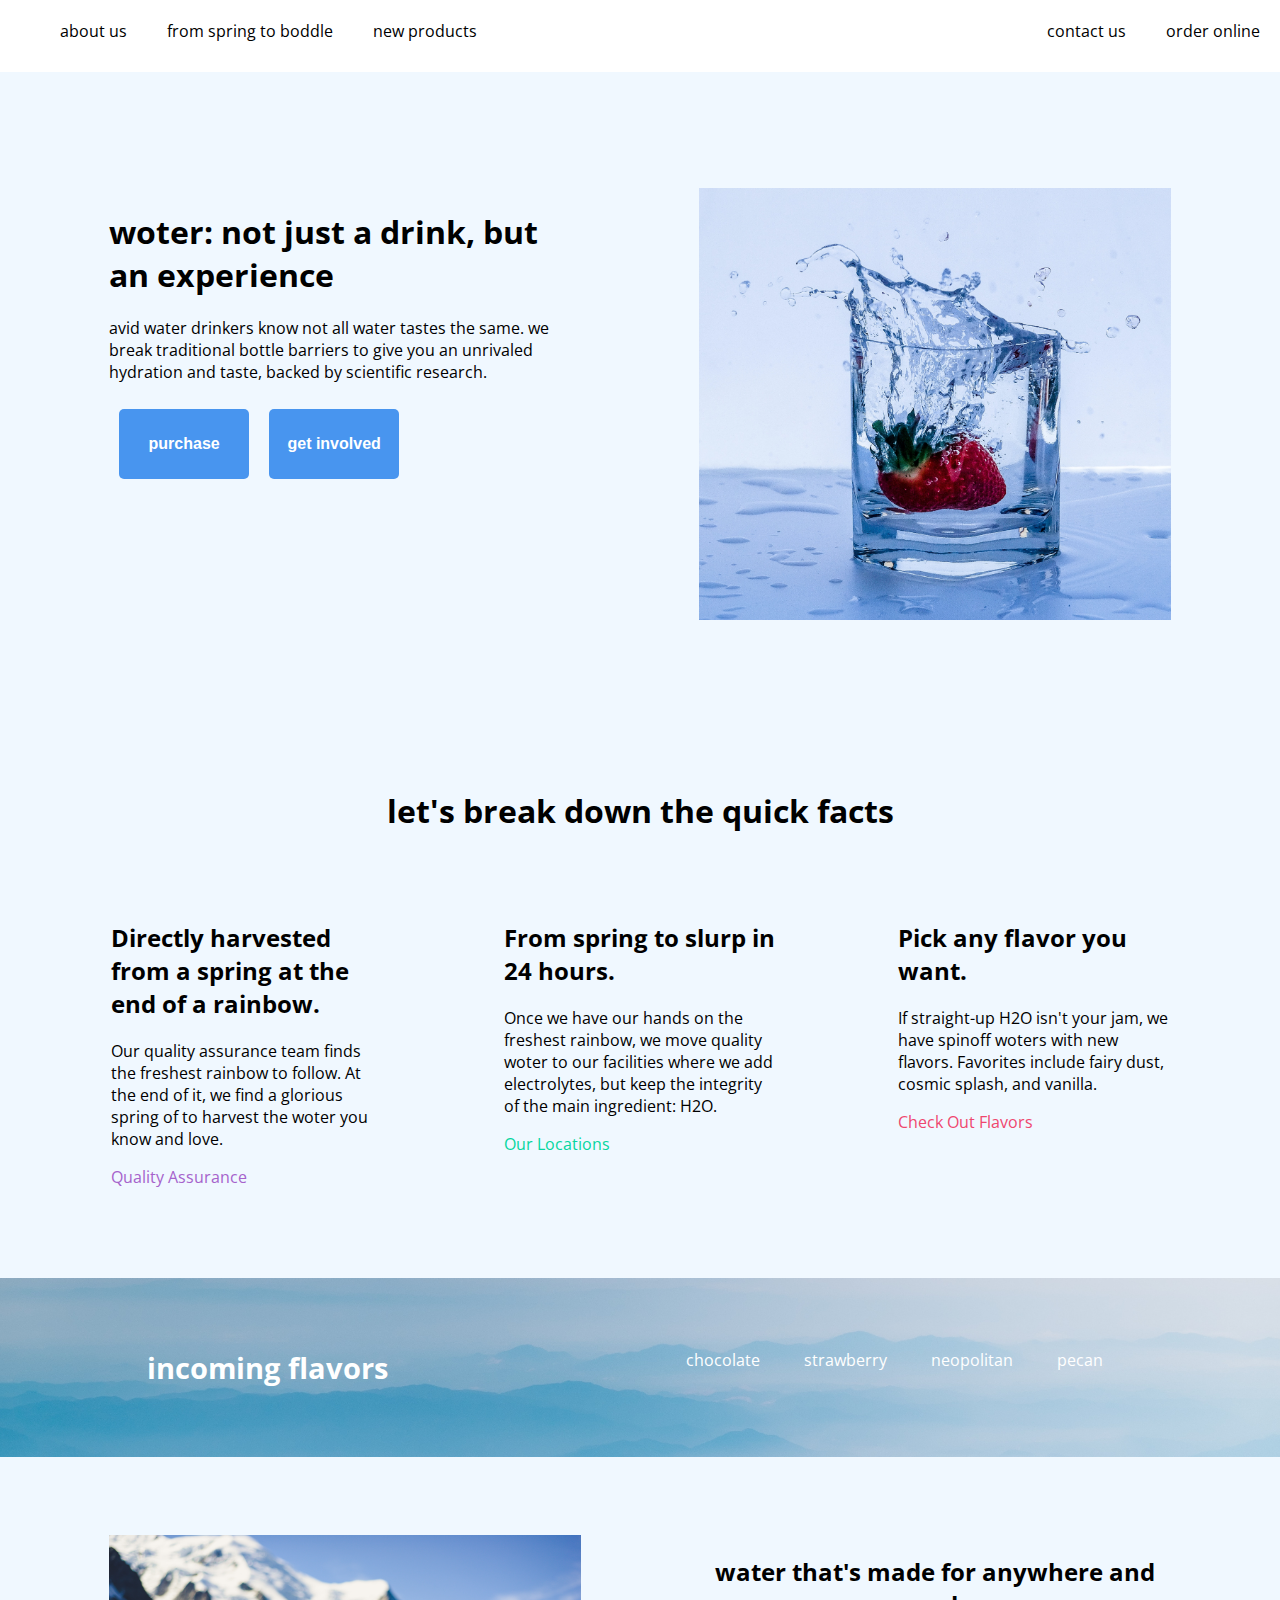
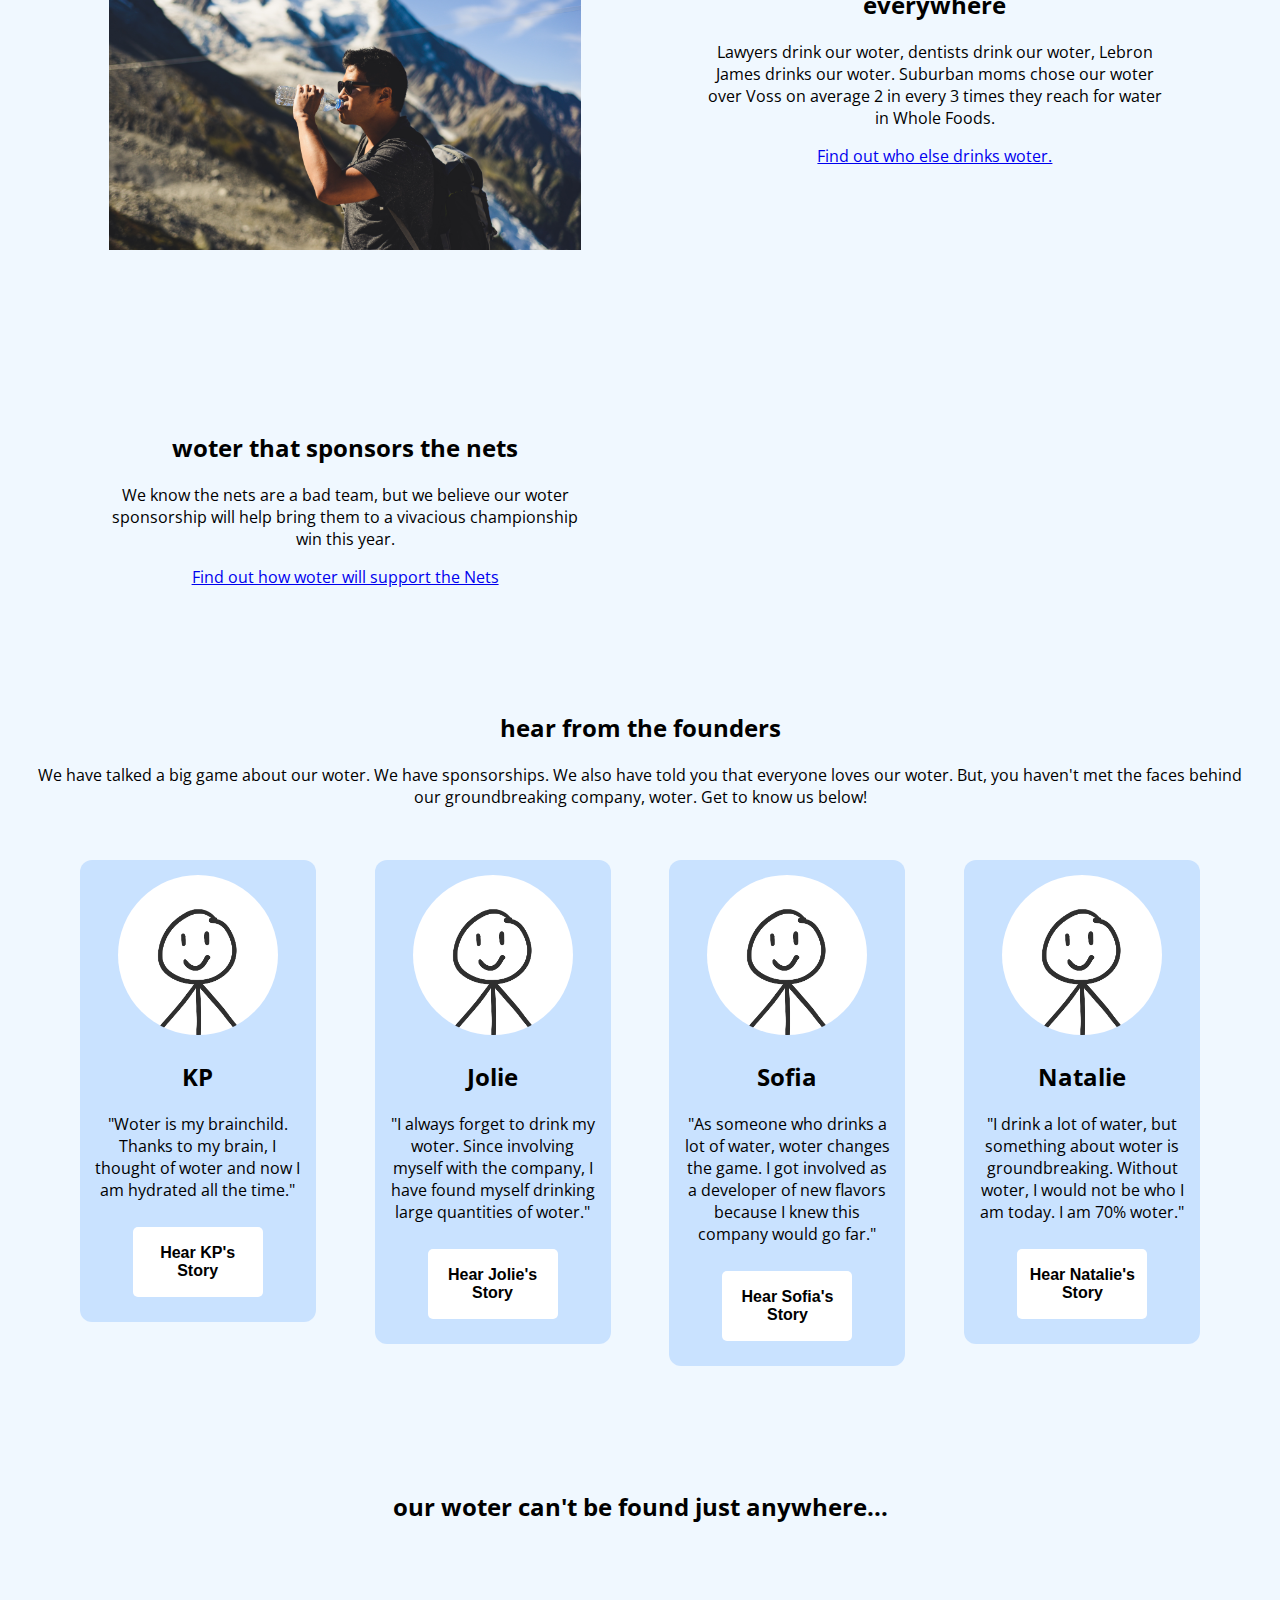
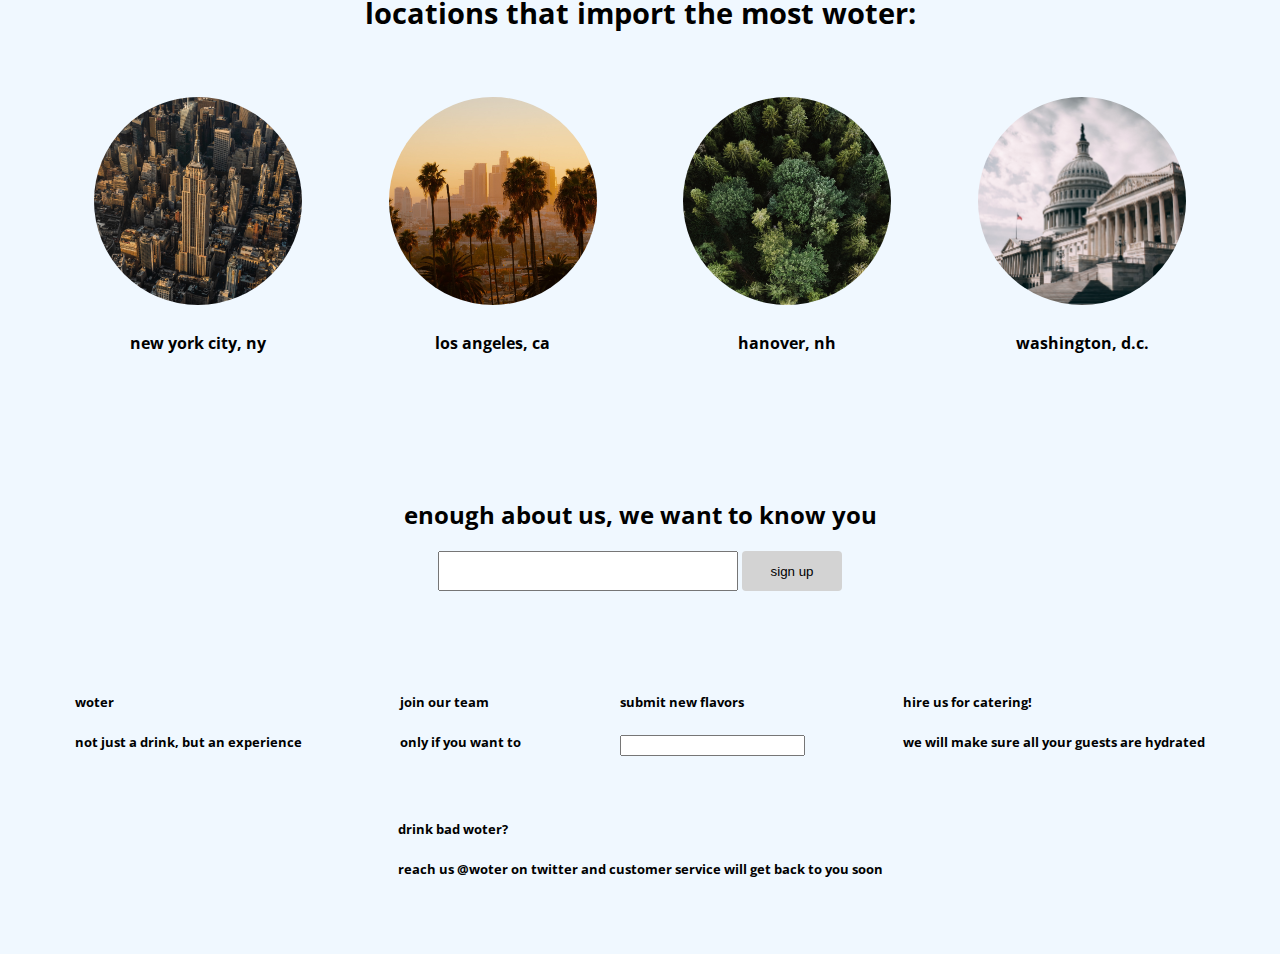
==== index.html @ 68491491 "start repository" ====
<!-- this is katherine's first draft of html -->
<!DOCTYPE html>
<html lang="en">
	<head>
		<meta name="viewport" content="width=device-width, initial-scale=1" />
		<meta charset="UTF-8" />
		<meta http-equiv="X-UA-Compatible" content="IE=edge" />
		<meta name="viewport" content="width=device-width, initial-scale=1.0" />
		<link rel="stylesheet" href="styles.css" />
		<!-- Here is the set up for FontAwesome -->
		<script
			src="https://kit.fontawesome.com/72348e10b0.js"
			crossorigin="anonymous"
		></script>
		<title>woter inc</title>
	</head>
	<body>
		<nav>
			<!-- This entire hamburger container is from the following link  -->
			<!-- https://unused-css.com/blog/css-only-hamburger-menu/ -->
			<!-- I modified the css for my purposes  -->
			<!-- I do not take credit for this structure AT ALL, IT IS DIRECTLY FROM THE ABOVE TUTORIAL BECAUSE I COULD NOT FIGURE IT OUT ON MY OWN -->
			<div class="hamburger-container">
				<input
					class="checkbox"
					type="checkbox"
					id="hamburger-toggle"
					aria-label="Toggle Navigation"
				/>
				<label class="hamburger" for="hamburger-toggle">
					<span class="slice"></span>
					<span class="slice"></span>
					<span class="slice"></span>
				</label>
				<div class="nav-stuff">
					<ul class="nav-list">
						<li>
							<a href="#" id="logo"
								><i class="fa-solid fa-faucet-drip fa-2xl"></i>
							</a>
						</li>
						<li id="nav-about"><a href="#">about us</a></li>
						<li id="nav-spring"><a href="#">from spring to boddle</a></li>
						<li id="nav-products"><a href="#">new products</a></li>
						<!-- used the following documentation to implement some buttons on the right -- this code distinguishes the buttons on the right with a new class -->
						<!-- https://www.w3schools.com/howto/howto_css_topnav_right.asp -->
						<li class="nav-right"><a href="#">order online</a></li>
						<li class="nav-right"><a href="#">contact us</a></li>
					</ul>
				</div>
			</div>
		</nav>

		<div class="section" id="landing">
			<ul class="columns">
				<li class="half-element">
					<h1>woter: not just a drink, but an experience</h1>
					<p>
						avid water drinkers know not all water tastes the same. we break
						traditional bottle barriers to give you an unrivaled hydration and
						taste, backed by scientific research.
					</p>
					<ul class="button-list">
						<!-- buttons side by side inspired by https://mixpanel.com/ -->
						<button class="blue-button">purchase</button>
						<button class="blue-button">get involved</button>
					</ul>
				</li>
				<li class="half-element">
					<img src="img/landing-water.jpg" alt="" />
				</li>
			</ul>
		</div>

		<div class="section" id="quick-facts">
			<h1>let's break down the quick facts</h1>
			<ul class="columns">
				<li class="fact">
					<i class="fa-solid fa-rainbow fa-bounce fa-2xl purple"></i>
					<h2>Directly harvested from a spring at the end of a rainbow.</h2>
					<p>
						Our quality assurance team finds the freshest rainbow to follow. At
						the end of it, we find a glorious spring of to harvest the woter you
						know and love.
					</p>
					<a href="#" class="purple hover-underline">Quality Assurance</a>
				</li>
				<li class="fact">
					<i class="fa-solid fa-glass-water fa-flip fa-2xl green"></i>
					<h2>From spring to slurp in 24 hours.</h2>
					<p>
						Once we have our hands on the freshest rainbow, we move quality
						woter to our facilities where we add electrolytes, but keep the
						integrity of the main ingredient: H2O.
					</p>
					<a href="#" class="green hover-underline">Our Locations</a>
				</li>
				<li class="fact">
					<i class="fa-solid fa-heart fa-beat fa-2xl pink"></i>
					<h2>Pick any flavor you want.</h2>
					<p>
						If straight-up H2O isn't your jam, we have spinoff woters with new
						flavors. Favorites include fairy dust, cosmic splash, and vanilla.
					</p>
					<a href="#" class="pink hover-underline">Check Out Flavors</a>
				</li>
			</ul>
		</div>

		<div class="section" id="flavors">
			<ul class="columns">
				<li><h3>incoming flavors</h3></li>
				<li>
					<ul id="flavor-sublist">
						<li>chocolate</li>
						<li>strawberry</li>
						<li>neopolitan</li>
						<li>pecan</li>
					</ul>
				</li>
			</ul>
		</div>

		<div class="section" class="sub-section">
			<ul class="columns">
				<li class="half-element">
					<img src="img/hiker-water.jpg" alt="" />
				</li>
				<li class="half-element">
					<h2>water that's made for anywhere and everywhere</h2>
					<p>
						Lawyers drink our woter, dentists drink our woter, Lebron James
						drinks our woter. Suburban moms chose our woter over Voss on average
						2 in every 3 times they reach for water in Whole Foods.
					</p>
					<a href="#">Find out who else drinks woter.</a>
				</li>
			</ul>
		</div>

		<div class="section" class="sub-section">
			<ul class="columns">
				<li class="half-element">
					<h2>woter that sponsors the nets</h2>
					<p>
						We know the nets are a bad team, but we believe our woter
						sponsorship will help bring them to a vivacious championship win
						this year.
					</p>
					<a href="#">Find out how woter will support the Nets </a>
				</li>
				<li class="half-element">
					<img src="img/nets-water.jpg" alt="" />
				</li>
			</ul>
		</div>

		<div class="section" id="people-who-care">
			<h2>hear from the founders</h2>
			<p>
				We have talked a big game about our woter. We have sponsorships. We also
				have told you that everyone loves our woter. But, you haven't met the
				faces behind our groundbreaking company, woter. Get to know us below!
			</p>
			<ul class="columns">
				<li class="person">
					<img src="img/person.jpg" alt="" />
					<h2>KP</h2>
					<p>
						"Woter is my brainchild. Thanks to my brain, I thought of woter and
						now I am hydrated all the time."
					</p>
					<button class="bios">Hear KP's Story</button>
				</li>
				<li class="person">
					<img src="img/person.jpg" alt="" />
					<h2>Jolie</h2>
					<p>
						"I always forget to drink my woter. Since involving myself with the
						company, I have found myself drinking large quantities of woter."
					</p>
					<button class="bios">Hear Jolie's Story</button>
				</li>
				<li class="person">
					<img src="img/person.jpg" alt="" />
					<h2>Sofia</h2>
					<p>
						"As someone who drinks a lot of water, woter changes the game. I got
						involved as a developer of new flavors because I knew this company
						would go far."
					</p>
					<button class="bios">Hear Sofia's Story</button>
				</li>
				<li class="person">
					<img src="img/person.jpg" alt="" />
					<h2>Natalie</h2>
					<p>
						"I drink a lot of water, but something about woter is
						groundbreaking. Without woter, I would not be who I am today. I am
						70% woter."
					</p>
					<button class="bios">Hear Natalie's Story</button>
				</li>
			</ul>
		</div>

		<div class="section" id="science">
			<h2>our woter can't be found just anywhere...</h2>
			<img src="img/map-water.jpg" alt="" />
			<h3>locations that import the most woter:</h3>
			<ul class="columns">
				<li class="place">
					<img class="circle" src="img/places/nyc.jpg" alt="" />
					<h4>new york city, ny</h4>
				</li>
				<li class="place">
					<img class="circle" src="img/places/la.jpg" alt="" />
					<h4>los angeles, ca</h4>
				</li>
				<li class="place">
					<img class="circle" src="img/places/hanover.jpg" alt="" />
					<h4>hanover, nh</h4>
				</li>
				<li class="place">
					<img class="circle" src="img/places/washdc.jpg" alt="" />
					<h4>washington, d.c.</h4>
				</li>
			</ul>
		</div>

		<div class="section" id="sign-up">
			<h2>enough about us, we want to know you</h2>
			<input type="email" />
			<!-- https://www.w3schools.com/tags/tag_input.asp :: used this to add the 'value' to the submit button-->
			<input class="blue-button" type="submit" value="sign up" />
		</div>
		<footer>
			<ul class="columns">
				<li id="logo">
					<h5>woter</h5>
					<h5>not just a drink, but an experience</h5>
				</li>
				<li>
					<h5>join our team</h5>
					<h5>only if you want to</h5>
				</li>
				<li>
					<h5>submit new flavors</h5>
					<input type="text" />
				</li>
				<li>
					<h5>hire us for catering!</h5>
					<h5>we will make sure all your guests are hydrated</h5>
				</li>
				<li>
					<h5>drink bad woter?</h5>
					<h5>
						reach us @woter on twitter and customer service will get back to you
						soon
					</h5>
				</li>
			</ul>
		</footer>
	</body>
</html>
---- styles.css ----
/* doing imports in css to keep all the styling away from the html */
@import url("https://fonts.googleapis.com/css2?family=Open+Sans:wght@300&display=swap");

/* from class */
html {
	box-sizing: border-box;
	font-size: 16px;
}

*,
*:before,
*:after {
	box-sizing: inherit;
}

/* body and text */
body {
	font-family: "Open Sans", sans-serif;
	margin: 0;
	background-color: aliceblue;
}

h1 {
	font-weight: bold;
	font-size: 2rem;
}

h2 {
	font-size: 1.5rem;
}

h3 {
	font-size: 1.8rem;
}

/* basic columns and sections */

/* boilerplate code from https://brunchlabs.slides.com/timtregubov/cs52-css?token=pW34poG0#/9/1 */
/* aligns objects in a row -- a set of columns, with ample space around them  */
.columns {
	display: flex;
	justify-content: space-around;
	align-items: flex-start;
	flex-direction: row;
	list-style-type: none;
	padding: 2%;
	flex-wrap: wrap;
}

.columns > li {
	margin: 1%;
}

li > img {
	width: 100%;
}

.sub-section > ul > li {
	text-align: left;
}

.half-element {
	width: 40%;
}

.section {
	width: 100%;
	text-align: center;
	padding: 2%;
}

/* moving onto the nav bar */
#logo:hover {
	color: #4895ef;
}

/* elements from the following tutorial */
/* https://unused-css.com/blog/css-only-hamburger-menu/ */
.hamburger-container {
	width: 100%;
	height: 8vh;
	background-color: white;
	padding: 0;
}

.hamburger-container > input,
.hamburger {
	visibility: hidden;
}

/* navigation bar */
/* modified code from here, but used display: flex instead for more ease of use */
/* https://www.w3schools.com/css/css_navbar.asp */
ul.nav-list {
	list-style-type: none;
	margin: 0;
	padding: 0;
	position: fixed;
	top: 0;
	width: 100%;
	background: rgb(255, 255, 255);
}

/* navigation bar */
/* modified code from here */
/* https://www.w3schools.com/css/css_navbar.asp */
ul.nav-list > li a {
	display: block;
	padding: 20px;
	float: left;
	text-decoration: none;
	color: black;
	transition-duration: 0.15s;
	transition-timing-function: linear;
}

.nav-right {
	float: right;
}

.nav-right > a:hover {
	color: #4895ef;
}

#nav-about > a:hover {
	color: #a663cc;
}

#nav-spring > a:hover {
	color: #06d6a0;
}

#nav-products > a:hover {
	color: #ef476f;
}

#toggle {
	display: hidden;
}

.purple {
	color: #a663cc;
}

.green {
	color: #06d6a0;
}

.pink {
	color: #ef476f;
}

.hover-underline:hover {
	text-decoration: underline;
}

/* moving onto the first section, landing */
#landing {
	margin-top: 3%;
	margin-bottom: 3%;
	text-align: left;
}

.button-list {
	display: flex;
	justify-content: flex-start;
	align-items: center;
	flex-direction: row;
	list-style-type: none;
	padding: 0;
}

/* button stuff */

/* learned about border radius here: https://www.w3schools.com/css/css3_buttons.asp */
button {
	width: 130px;
	height: 70px;
	border-radius: 5px;
	background-color: #4895ef;
	color: white;
	border: none;
	font-weight: bold;
	font-size: 1rem;
	margin: 10px;
	transition-duration: 0.2s;
	transition-timing-function: linear;
}

/* I used the following forum to learn how to add a border to a button on hover -- I was having trouble */
/* https://stackoverflow.com/questions/66230712/change-button-border-on-hover */
button:hover {
	border-bottom: 5px solid #3875bb;
}

.bios {
	background-color: white;
	color: black;
}

.bios:hover {
	border-bottom: 3px solid rgb(174, 174, 174);
}

/* next section, quick facts */

.fact {
	width: 25%;
	/* background-color: rgb(255, 255, 255); */
	padding: 1%;
	text-align: left;
}

.fact > a {
	text-decoration: none;
}

/* next section, flavors */
#flavors {
	padding: 0.5%;
	background-image: url(img/signup.jpg);
	background-size: 100%;
	background-position: 50%;
}

#flavors li {
	color: white;
}

#flavors > ul.columns {
	padding: 0.5%;
}

#flavor-sublist {
	padding: 10px;
}

#flavor-sublist > li {
	display: inline-block;
	padding: 20px;
	align-items: center;
}

/* next section, people */

.person {
	width: 20%;
	padding: 15px;
	border-radius: 12px;
	background-color: #c9e2ff;
}

.person > img {
	width: 10em;
	border-radius: 50%;
}

/* next section, places */

.place {
	width: 20%;
}

.place > img {
	width: 13em;
}

.circle {
	border-radius: 50%;
}

#science > img {
	width: 70%;
}

/* used the following documentation to learn about how to style inputs: https://www.w3schools.com/css/css_form.asp */
input[type="email"] {
	height: 40px;
	width: 300px;
}

input[type="submit"] {
	width: 100px;
	height: 40px;
	background-color: lightgrey;
	color: black;
	border-radius: 4px;
	border: none;
}

input[type="submit"]:hover {
	background-color: #4895ef;
	color: white;
}

/* from course website */
@media (max-width: 640px) {
	/* centering all content on the website  */
	.section {
		justify-content: center;
	}

	ul.nav-list {
		display: flex;
		flex-direction: column;
		align-items: center;
	}

	/* The below code (HAMBURGER BAR SECTION) was created inspired by the tutorial below. I modified a few things as necessary to fit the aims of my website */
	/* HOWEVER, I definitely started with the code from this tutorial, I do not take credit */
	/* https://unused-css.com/blog/css-only-hamburger-menu/ */

	/* This is to make the hamburger menu visible when we change to mobile */
	.hamburger-container > input,
	.hamburger {
		visibility: visible;
	}

	/* styling the hamburger icon */
	.hamburger {
		z-index: 1;
		position: absolute;
		top: 1%;
		right: 0px;
		margin: 3%;
		width: 20px;
		height: 20px;
		display: flex;
		flex-direction: column;
		justify-content: space-around;
	}

	/* this is a 'slice' as used in the tutorial, modified to my liking */
	/* definitely used the css used as a reference point */
	.hamburger .slice {
		width: 100%;
		height: 4px;
		background: #4895ef;
	}

	/* checkbox moved to the top right corner where the hamburger is */
	/* modified boilerplate code */
	.hamburger-container .checkbox {
		opacity: 0;
		position: absolute;
		top: 0px;
		right: 0px;
	}

	/* this sets a starting location for the navigation stuff before we translate it over */
	/* THIS CODE IS WAS DIRECTLY TAKEN FROM https://unused-css.com/blog/css-only-hamburger-menu/ */
	/* IT WAS THEN MODIFIED TO MY LIKING */
	.nav-stuff {
		position: fixed;
		right: 0;
		top: 0;
		width: 100%;
		background: black;
		transform: translateX(+100%);
		transition: transform 0.3s linear;
	}

	/* if we click the check box, the menu moves over */
	/* from same tutorial */
	.hamburger-container .checkbox:checked ~ .nav-stuff {
		visibility: visible;
		transform: translateX(0%);
	}

	/* same stuff but for the links */
	/* from same tutorial */
	.hamburger-container .nav-stuff a {
		visibility: hidden;
		transition: visibility 0.3s linear;
	}

	/* from same tutorial */
	.hamburger-container .checkbox:checked ~ .nav-stuff a {
		visibility: visible;
	}

	/* make flex columns for mobile! */
	.columns {
		flex-direction: column;
		align-items: center;
	}

	/* this section modifies main structural elements that define my page */
	.half-element {
		width: 80%;
	}

	.fact {
		width: 80%;
	}

	.person {
		width: 100%;
	}

	.place {
		width: 90%;
	}
}
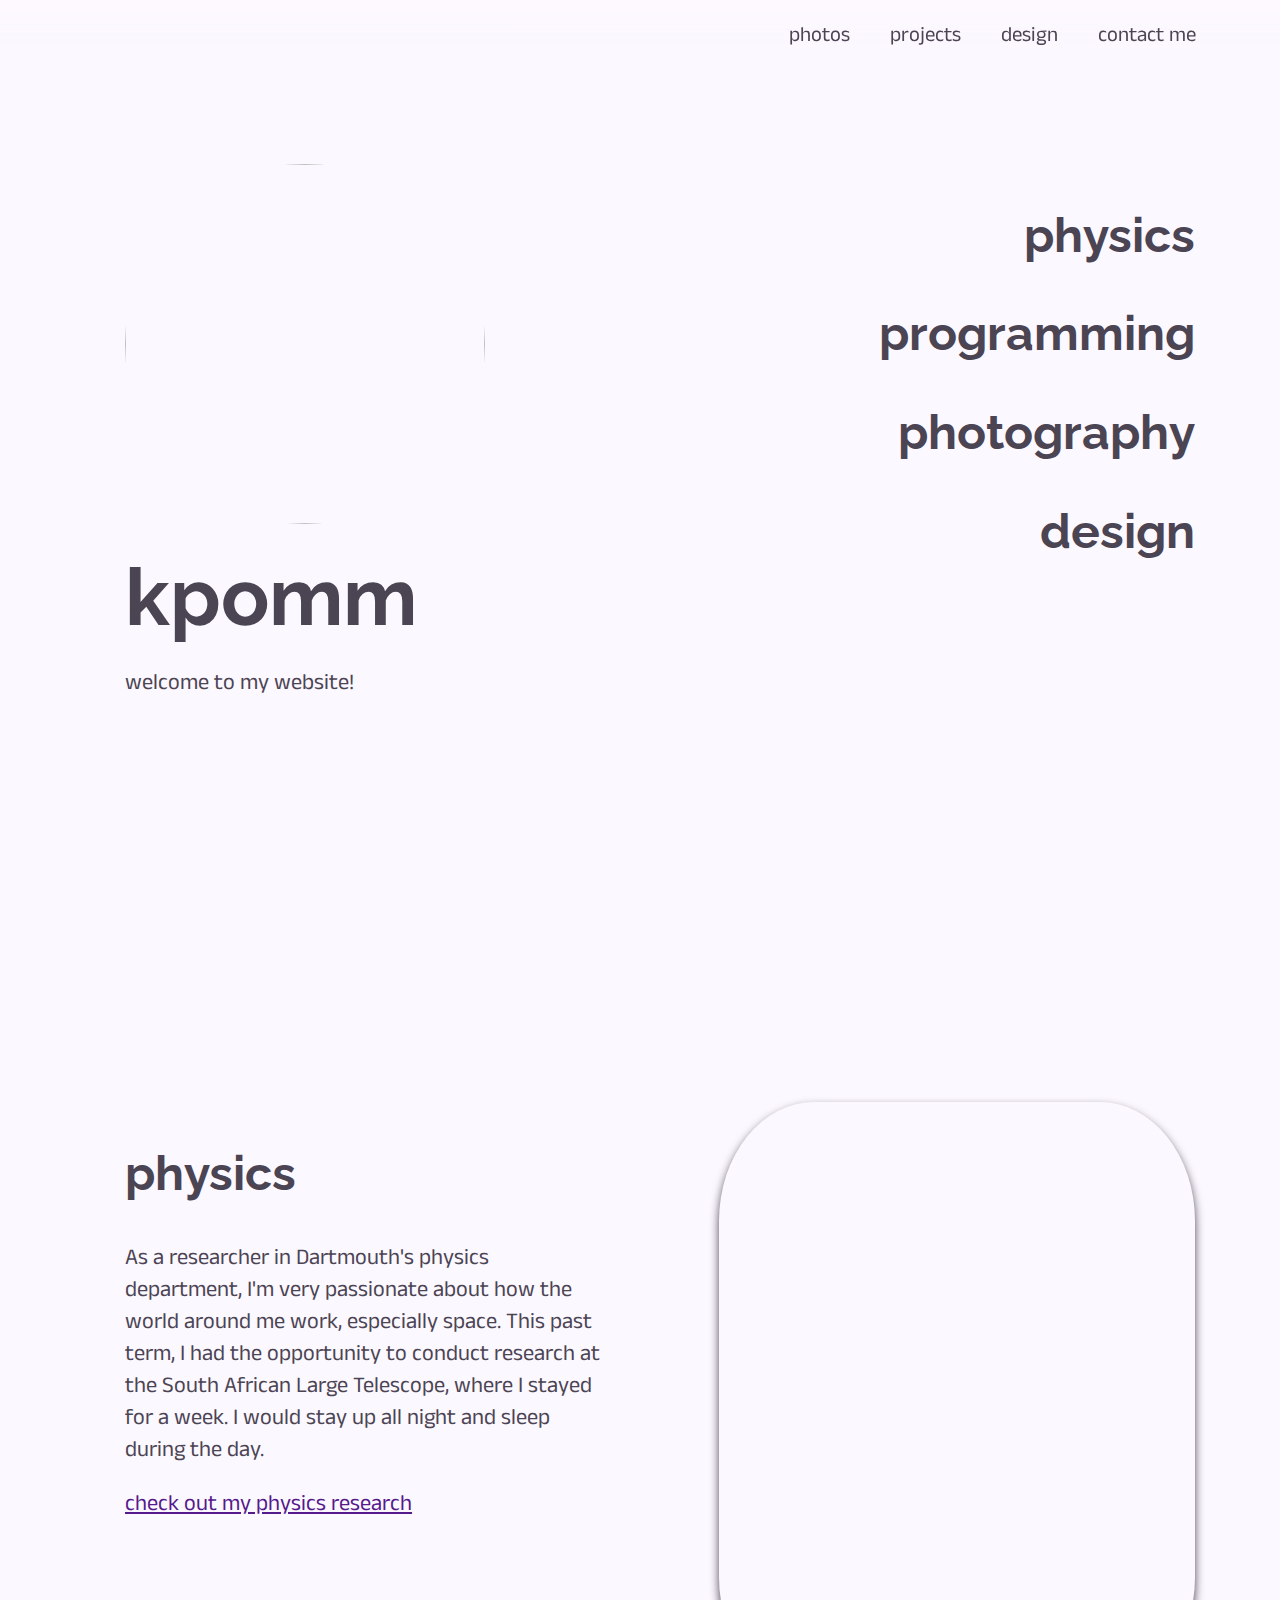
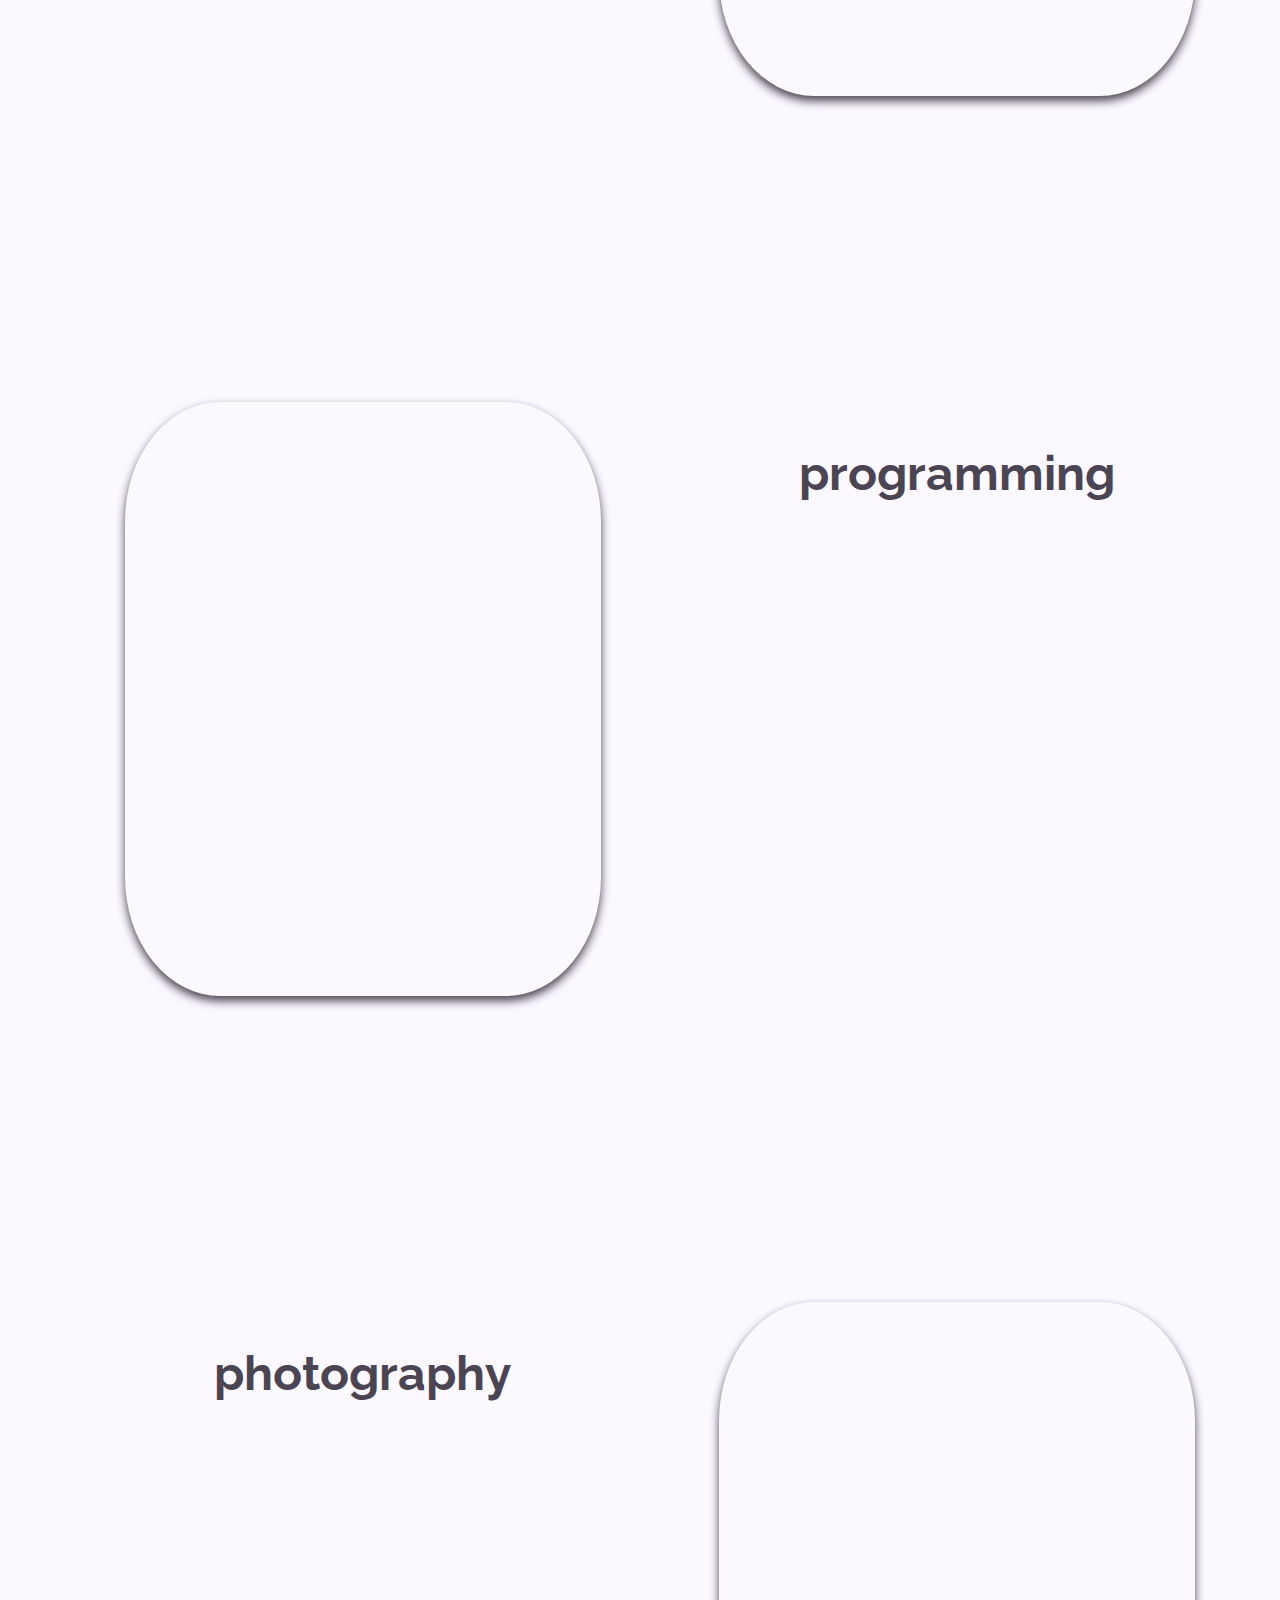
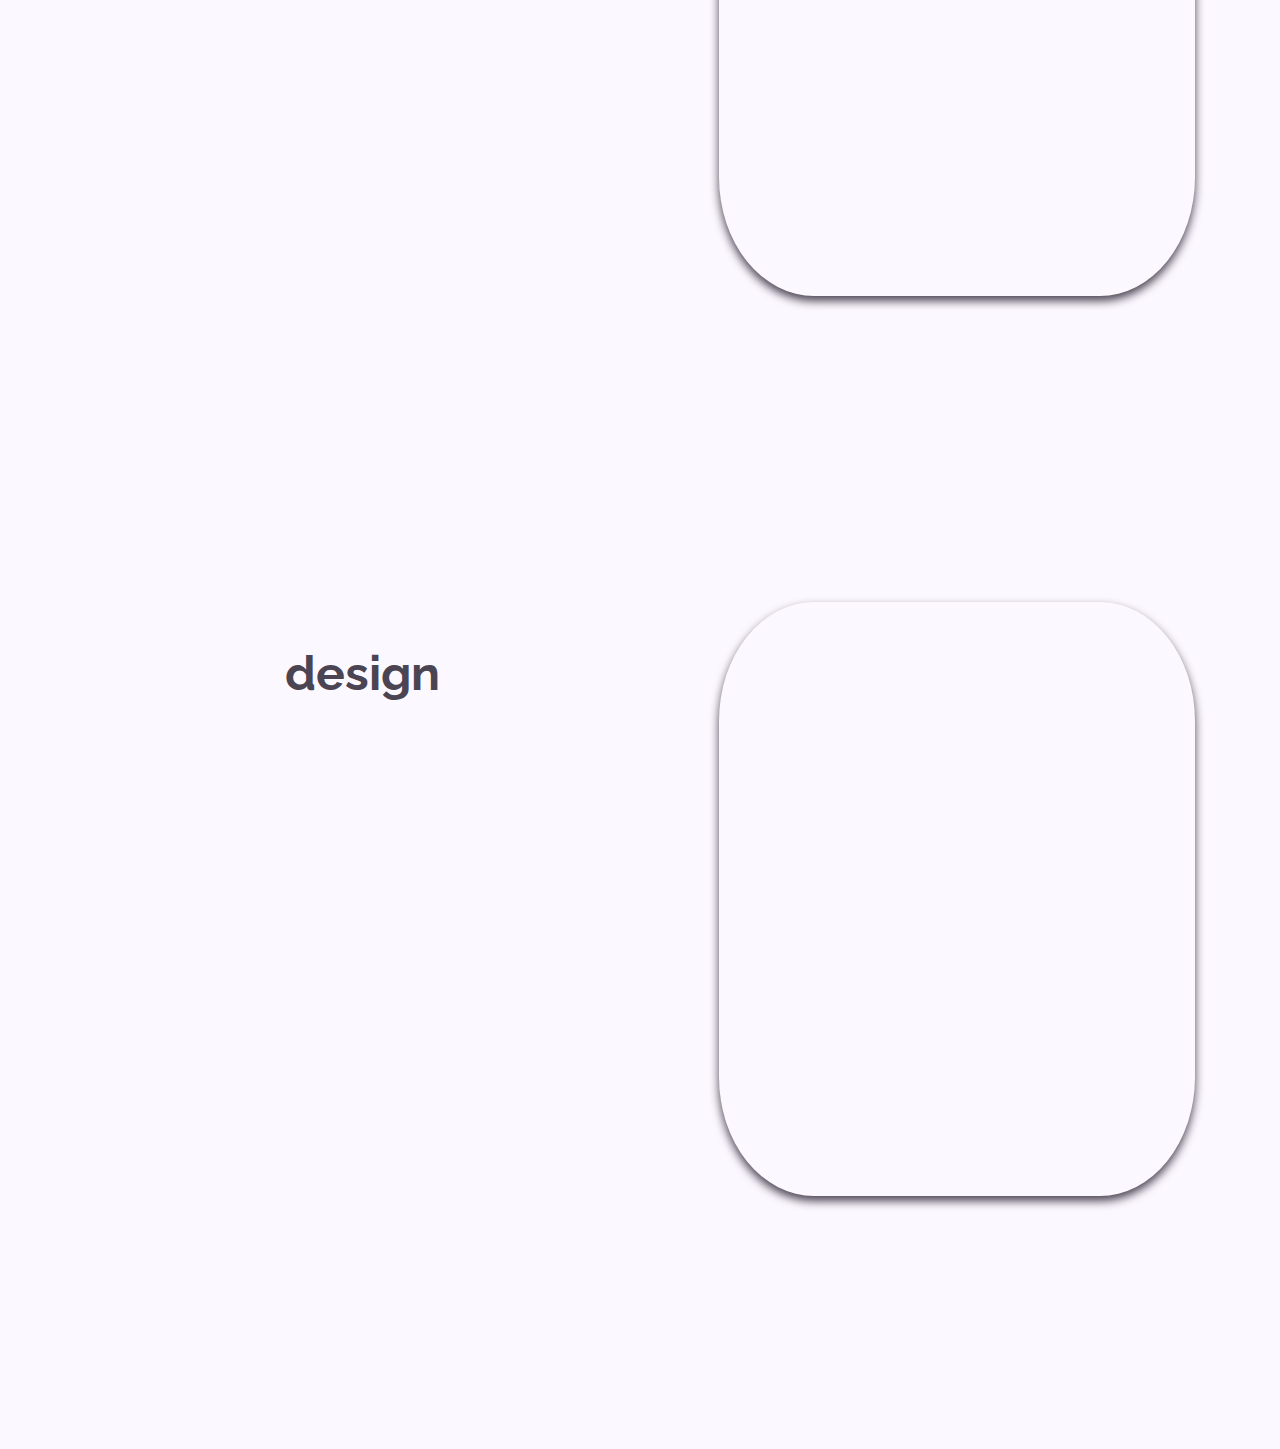
==== commit 80bb5ae3: "Updating landing page" ====
--- a/index.html
+++ b/index.html
@@ -12,7 +12,7 @@
 			src="https://kit.fontawesome.com/72348e10b0.js"
 			crossorigin="anonymous"
 		></script>
-		<title>woter inc</title>
+		<title>kpomm</title>
 	</head>
 	<body>
 		<nav>
@@ -36,16 +36,15 @@
 					<ul class="nav-list">
 						<li>
 							<a href="#" id="logo"
-								><i class="fa-solid fa-faucet-drip fa-2xl"></i>
+								><i class="fa-solid fa-k fa-2xl" style="color: #4b4453;"></i>
 							</a>
 						</li>
-						<li id="nav-about"><a href="#">about us</a></li>
-						<li id="nav-spring"><a href="#">from spring to boddle</a></li>
-						<li id="nav-products"><a href="#">new products</a></li>
 						<!-- used the following documentation to implement some buttons on the right -- this code distinguishes the buttons on the right with a new class -->
 						<!-- https://www.w3schools.com/howto/howto_css_topnav_right.asp -->
-						<li class="nav-right"><a href="#">order online</a></li>
-						<li class="nav-right"><a href="#">contact us</a></li>
+						<li class="nav-right"><a href="#">contact me</a></li>
+						<li class="nav-right"><a href="#">design</a></li>
+						<li class="nav-right"><a href="#">projects</a></li>
+						<li class="nav-right"><a href="#">photos</a></li>
 					</ul>
 				</div>
 			</div>
@@ -54,212 +53,79 @@
 		<div class="section" id="landing">
 			<ul class="columns">
 				<li class="half-element">
-					<h1>woter: not just a drink, but an experience</h1>
+					<img id="profile-pic" src="img/pfp.jpg" alt="" />
+					<h1>kpomm</h1>
+					<p>welcome to my website!</p>
+				</li>
+				<li class="half-element align-right">
+					<h2>
+						<a href="#physics">physics</a>
+					</h2>
+					<h2>
+						<a href="#programming">programming</a>
+					</h2>					
+					<h2>
+						<a href="#photography">photography</a>
+					</h2>
+					<h2>
+						<a href="#design">design</a>
+					</h2>
+				</li>
+			</ul>
+			<i class="fa-solid fa-angle-down fa-2xl centered-icon" style="color: #4b4453;"></i>
+		</div>
+
+		<div class="section" id="physics">
+			<ul class="columns">
+				<li class="half-element align-left">
+					<h2>physics</h2>
+					<p> 
+						As a researcher in Dartmouth's physics department, 
+						I'm very passionate about how the world around me work, 
+						especially space. This past term, I had the opportunity 
+						to conduct research at the South African Large Telescope, 
+						where I stayed for a week. I would stay up all night and 
+						sleep during the day.
+					</p>
 					<p>
-						avid water drinkers know not all water tastes the same. we break
-						traditional bottle barriers to give you an unrivaled hydration and
-						taste, backed by scientific research.
+						<a href="">check out my physics research</a>
 					</p>
-					<ul class="button-list">
-						<!-- buttons side by side inspired by https://mixpanel.com/ -->
-						<button class="blue-button">purchase</button>
-						<button class="blue-button">get involved</button>
-					</ul>
 				</li>
-				<li class="half-element">
-					<img src="img/landing-water.jpg" alt="" />
+				<li class="half-element rounded-element shadow-element">
+					<img class="img-fill" src="img/cptwn.jpg" alt="">
 				</li>
 			</ul>
 		</div>
-
-		<div class="section" id="quick-facts">
-			<h1>let's break down the quick facts</h1>
+		<div class="section" id="programming">
 			<ul class="columns">
-				<li class="fact">
-					<i class="fa-solid fa-rainbow fa-bounce fa-2xl purple"></i>
-					<h2>Directly harvested from a spring at the end of a rainbow.</h2>
-					<p>
-						Our quality assurance team finds the freshest rainbow to follow. At
-						the end of it, we find a glorious spring of to harvest the woter you
-						know and love.
-					</p>
-					<a href="#" class="purple hover-underline">Quality Assurance</a>
+				<li class="half-element rounded-element shadow-element">
+					<img class="img-fill" src="img/cptwn.jpg" alt="">
 				</li>
-				<li class="fact">
-					<i class="fa-solid fa-glass-water fa-flip fa-2xl green"></i>
-					<h2>From spring to slurp in 24 hours.</h2>
-					<p>
-						Once we have our hands on the freshest rainbow, we move quality
-						woter to our facilities where we add electrolytes, but keep the
-						integrity of the main ingredient: H2O.
-					</p>
-					<a href="#" class="green hover-underline">Our Locations</a>
-				</li>
-				<li class="fact">
-					<i class="fa-solid fa-heart fa-beat fa-2xl pink"></i>
-					<h2>Pick any flavor you want.</h2>
-					<p>
-						If straight-up H2O isn't your jam, we have spinoff woters with new
-						flavors. Favorites include fairy dust, cosmic splash, and vanilla.
-					</p>
-					<a href="#" class="pink hover-underline">Check Out Flavors</a>
+				<li class="half-element">
+					<h2>programming</h2>
 				</li>
 			</ul>
 		</div>
-
-		<div class="section" id="flavors">
+		<div class="section" id="photography">
 			<ul class="columns">
-				<li><h3>incoming flavors</h3></li>
-				<li>
-					<ul id="flavor-sublist">
-						<li>chocolate</li>
-						<li>strawberry</li>
-						<li>neopolitan</li>
-						<li>pecan</li>
-					</ul>
+				<li class="half-element rounded-element">
+					<h2>photography</h2>
+				</li>
+				<li class="half-element rounded-element shadow-element">
+					<img class="img-fill" src="img/cptwn.jpg" alt="">
 				</li>
 			</ul>
 		</div>
-
-		<div class="section" class="sub-section">
+		<div class="section" id="design">
 			<ul class="columns">
-				<li class="half-element">
-					<img src="img/hiker-water.jpg" alt="" />
+				<li class="half-element rounded-element">
+					<h2>design</h2>
 				</li>
-				<li class="half-element">
-					<h2>water that's made for anywhere and everywhere</h2>
-					<p>
-						Lawyers drink our woter, dentists drink our woter, Lebron James
-						drinks our woter. Suburban moms chose our woter over Voss on average
-						2 in every 3 times they reach for water in Whole Foods.
-					</p>
-					<a href="#">Find out who else drinks woter.</a>
+				<li class="half-element rounded-element shadow-element">
+					<img class="img-fill" src="img/cptwn.jpg" alt="">
 				</li>
 			</ul>
 		</div>
-
-		<div class="section" class="sub-section">
-			<ul class="columns">
-				<li class="half-element">
-					<h2>woter that sponsors the nets</h2>
-					<p>
-						We know the nets are a bad team, but we believe our woter
-						sponsorship will help bring them to a vivacious championship win
-						this year.
-					</p>
-					<a href="#">Find out how woter will support the Nets </a>
-				</li>
-				<li class="half-element">
-					<img src="img/nets-water.jpg" alt="" />
-				</li>
-			</ul>
-		</div>
-
-		<div class="section" id="people-who-care">
-			<h2>hear from the founders</h2>
-			<p>
-				We have talked a big game about our woter. We have sponsorships. We also
-				have told you that everyone loves our woter. But, you haven't met the
-				faces behind our groundbreaking company, woter. Get to know us below!
-			</p>
-			<ul class="columns">
-				<li class="person">
-					<img src="img/person.jpg" alt="" />
-					<h2>KP</h2>
-					<p>
-						"Woter is my brainchild. Thanks to my brain, I thought of woter and
-						now I am hydrated all the time."
-					</p>
-					<button class="bios">Hear KP's Story</button>
-				</li>
-				<li class="person">
-					<img src="img/person.jpg" alt="" />
-					<h2>Jolie</h2>
-					<p>
-						"I always forget to drink my woter. Since involving myself with the
-						company, I have found myself drinking large quantities of woter."
-					</p>
-					<button class="bios">Hear Jolie's Story</button>
-				</li>
-				<li class="person">
-					<img src="img/person.jpg" alt="" />
-					<h2>Sofia</h2>
-					<p>
-						"As someone who drinks a lot of water, woter changes the game. I got
-						involved as a developer of new flavors because I knew this company
-						would go far."
-					</p>
-					<button class="bios">Hear Sofia's Story</button>
-				</li>
-				<li class="person">
-					<img src="img/person.jpg" alt="" />
-					<h2>Natalie</h2>
-					<p>
-						"I drink a lot of water, but something about woter is
-						groundbreaking. Without woter, I would not be who I am today. I am
-						70% woter."
-					</p>
-					<button class="bios">Hear Natalie's Story</button>
-				</li>
-			</ul>
-		</div>
-
-		<div class="section" id="science">
-			<h2>our woter can't be found just anywhere...</h2>
-			<img src="img/map-water.jpg" alt="" />
-			<h3>locations that import the most woter:</h3>
-			<ul class="columns">
-				<li class="place">
-					<img class="circle" src="img/places/nyc.jpg" alt="" />
-					<h4>new york city, ny</h4>
-				</li>
-				<li class="place">
-					<img class="circle" src="img/places/la.jpg" alt="" />
-					<h4>los angeles, ca</h4>
-				</li>
-				<li class="place">
-					<img class="circle" src="img/places/hanover.jpg" alt="" />
-					<h4>hanover, nh</h4>
-				</li>
-				<li class="place">
-					<img class="circle" src="img/places/washdc.jpg" alt="" />
-					<h4>washington, d.c.</h4>
-				</li>
-			</ul>
-		</div>
-
-		<div class="section" id="sign-up">
-			<h2>enough about us, we want to know you</h2>
-			<input type="email" />
-			<!-- https://www.w3schools.com/tags/tag_input.asp :: used this to add the 'value' to the submit button-->
-			<input class="blue-button" type="submit" value="sign up" />
-		</div>
-		<footer>
-			<ul class="columns">
-				<li id="logo">
-					<h5>woter</h5>
-					<h5>not just a drink, but an experience</h5>
-				</li>
-				<li>
-					<h5>join our team</h5>
-					<h5>only if you want to</h5>
-				</li>
-				<li>
-					<h5>submit new flavors</h5>
-					<input type="text" />
-				</li>
-				<li>
-					<h5>hire us for catering!</h5>
-					<h5>we will make sure all your guests are hydrated</h5>
-				</li>
-				<li>
-					<h5>drink bad woter?</h5>
-					<h5>
-						reach us @woter on twitter and customer service will get back to you
-						soon
-					</h5>
-				</li>
-			</ul>
 		</footer>
 	</body>
 </html>
--- a/styles.css
+++ b/styles.css
@@ -1,5 +1,5 @@
 /* doing imports in css to keep all the styling away from the html */
-@import url("https://fonts.googleapis.com/css2?family=Open+Sans:wght@300&display=swap");
+@import url("https://fonts.googleapis.com/css2?family=Anek+Malayalam:wght@200&family=Raleway:wght@900&display=swap");
 
 /* from class */
 html {
@@ -11,26 +11,74 @@
 *:before,
 *:after {
 	box-sizing: inherit;
+	scroll-behavior: smooth;
 }
 
 /* body and text */
 body {
-	font-family: "Open Sans", sans-serif;
+	font-family: "Anek Malayalam", sans-serif;
 	margin: 0;
-	background-color: aliceblue;
+	background-color: #fcf8ff;
 }
 
 h1 {
+	font-family: "Raleway", sans-serif;
 	font-weight: bold;
-	font-size: 2rem;
+	font-size: 5rem;
+	margin-bottom: 3%;
+	margin-top: 4%;
+	color: #4b4453;
 }
 
 h2 {
-	font-size: 1.5rem;
+	margin-top: 9%;
+	font-family: "Raleway", sans-serif;
+	font-size: 3rem;
+	color: #4b4453;
+}
+
+h2 > a {
+	font-family: "Raleway", sans-serif;
+	font-size: 3rem;
+	color: #4b4453;
+	text-decoration: none;
+}
+
+h2 > a:hover {
+	font-family: "Raleway", sans-serif;
+	font-size: 3rem;
+	color: #a77ce4;
+	transition-timing-function: linear;
+	transition-duration: 0.1s;
 }
 
 h3 {
+	font-family: "Raleway", sans-serif;
 	font-size: 1.8rem;
+}
+
+p {
+	color: #4b4453;
+	font-size: 1.4rem;
+}
+
+#profile-pic {
+	border-radius: 100%;
+	height: 40vh;
+	width: 40vh;
+}
+
+.align-right {
+	text-align: right;
+}
+
+.align-left {
+	text-align: left;
+}
+
+i.centered-icon {
+	margin-right: 50%;
+	margin-left: 50%;
 }
 
 /* basic columns and sections */
@@ -43,8 +91,9 @@
 	align-items: flex-start;
 	flex-direction: row;
 	list-style-type: none;
-	padding: 2%;
 	flex-wrap: wrap;
+	margin: none;
+	height: 100%;
 }
 
 .columns > li {
@@ -61,17 +110,33 @@
 
 .half-element {
 	width: 40%;
+	height: 70%;
+	overflow: hidden;
+}
+
+.rounded-element {
+	border-radius: 20%;
+}
+
+.shadow-element {
+	box-shadow: 0px 5px 10px 0px #4b4453;
+}
+
+.img-fill {
+	object-fit: cover;
+	min-height: 100%;
 }
 
 .section {
 	width: 100%;
+	height: 100vh;
 	text-align: center;
 	padding: 2%;
 }
 
 /* moving onto the nav bar */
 #logo:hover {
-	color: #4895ef;
+	color: #e0a3d7;
 }
 
 /* elements from the following tutorial */
@@ -79,7 +144,7 @@
 .hamburger-container {
 	width: 100%;
 	height: 8vh;
-	background-color: white;
+	background-color: none;
 	padding: 0;
 }
 
@@ -94,11 +159,15 @@
 ul.nav-list {
 	list-style-type: none;
 	margin: 0;
-	padding: 0;
+	padding-left: 5%;
+	padding-right: 5%;
 	position: fixed;
 	top: 0;
+	height: 5vh;
+	flex-shrink: 0;
 	width: 100%;
-	background: rgb(255, 255, 255);
+	background: linear-gradient(#fcf8ff, #ffffff00);
+	
 }
 
 /* navigation bar */
@@ -106,10 +175,11 @@
 /* https://www.w3schools.com/css/css_navbar.asp */
 ul.nav-list > li a {
 	display: block;
+	font-size: 1.3rem;
 	padding: 20px;
 	float: left;
 	text-decoration: none;
-	color: black;
+	color: #4b4453;
 	transition-duration: 0.15s;
 	transition-timing-function: linear;
 }
@@ -119,35 +189,7 @@
 }
 
 .nav-right > a:hover {
-	color: #4895ef;
-}
-
-#nav-about > a:hover {
-	color: #a663cc;
-}
-
-#nav-spring > a:hover {
-	color: #06d6a0;
-}
-
-#nav-products > a:hover {
-	color: #ef476f;
-}
-
-#toggle {
-	display: hidden;
-}
-
-.purple {
-	color: #a663cc;
-}
-
-.green {
-	color: #06d6a0;
-}
-
-.pink {
-	color: #ef476f;
+	color: #e0a3d7;
 }
 
 .hover-underline:hover {
@@ -161,48 +203,8 @@
 	text-align: left;
 }
 
-.button-list {
-	display: flex;
-	justify-content: flex-start;
-	align-items: center;
-	flex-direction: row;
-	list-style-type: none;
-	padding: 0;
-}
-
-/* button stuff */
-
-/* learned about border radius here: https://www.w3schools.com/css/css3_buttons.asp */
-button {
-	width: 130px;
-	height: 70px;
-	border-radius: 5px;
-	background-color: #4895ef;
-	color: white;
-	border: none;
-	font-weight: bold;
-	font-size: 1rem;
-	margin: 10px;
-	transition-duration: 0.2s;
-	transition-timing-function: linear;
-}
-
 /* I used the following forum to learn how to add a border to a button on hover -- I was having trouble */
 /* https://stackoverflow.com/questions/66230712/change-button-border-on-hover */
-button:hover {
-	border-bottom: 5px solid #3875bb;
-}
-
-.bios {
-	background-color: white;
-	color: black;
-}
-
-.bios:hover {
-	border-bottom: 3px solid rgb(174, 174, 174);
-}
-
-/* next section, quick facts */
 
 .fact {
 	width: 25%;
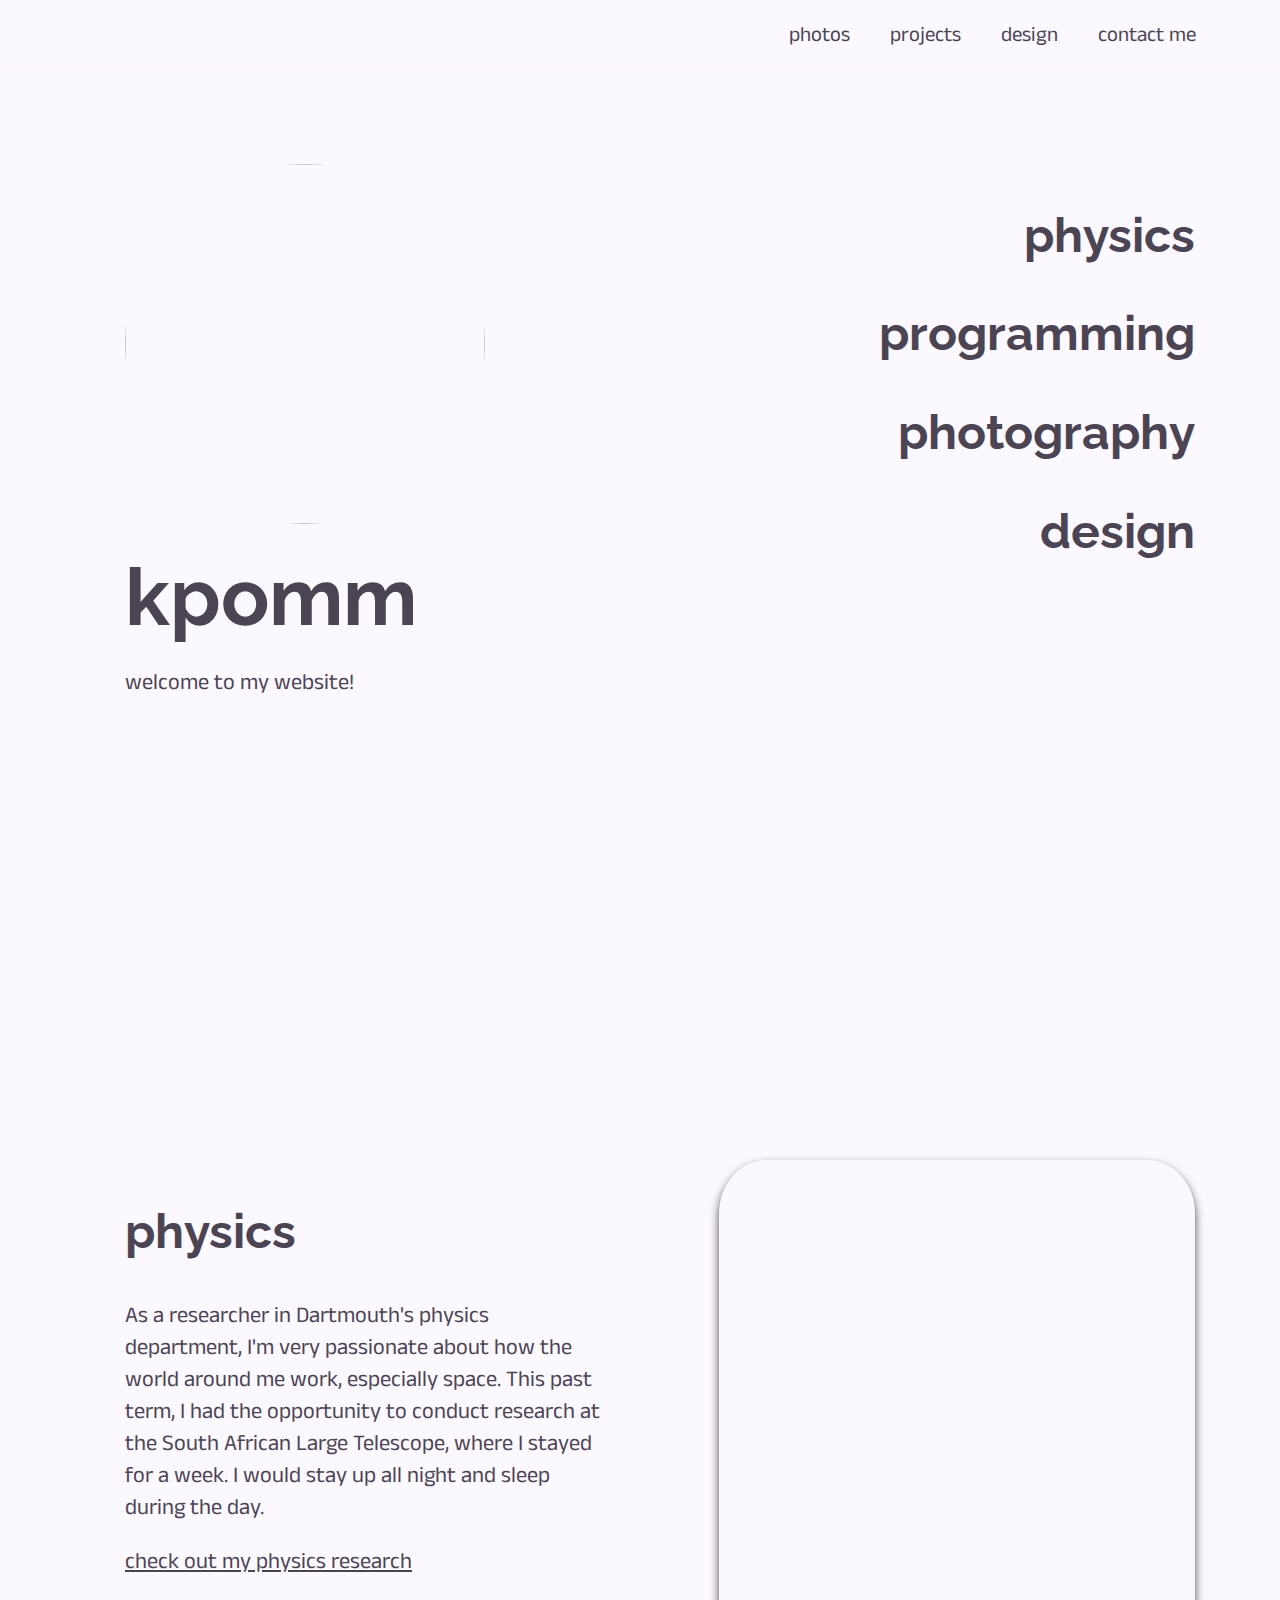
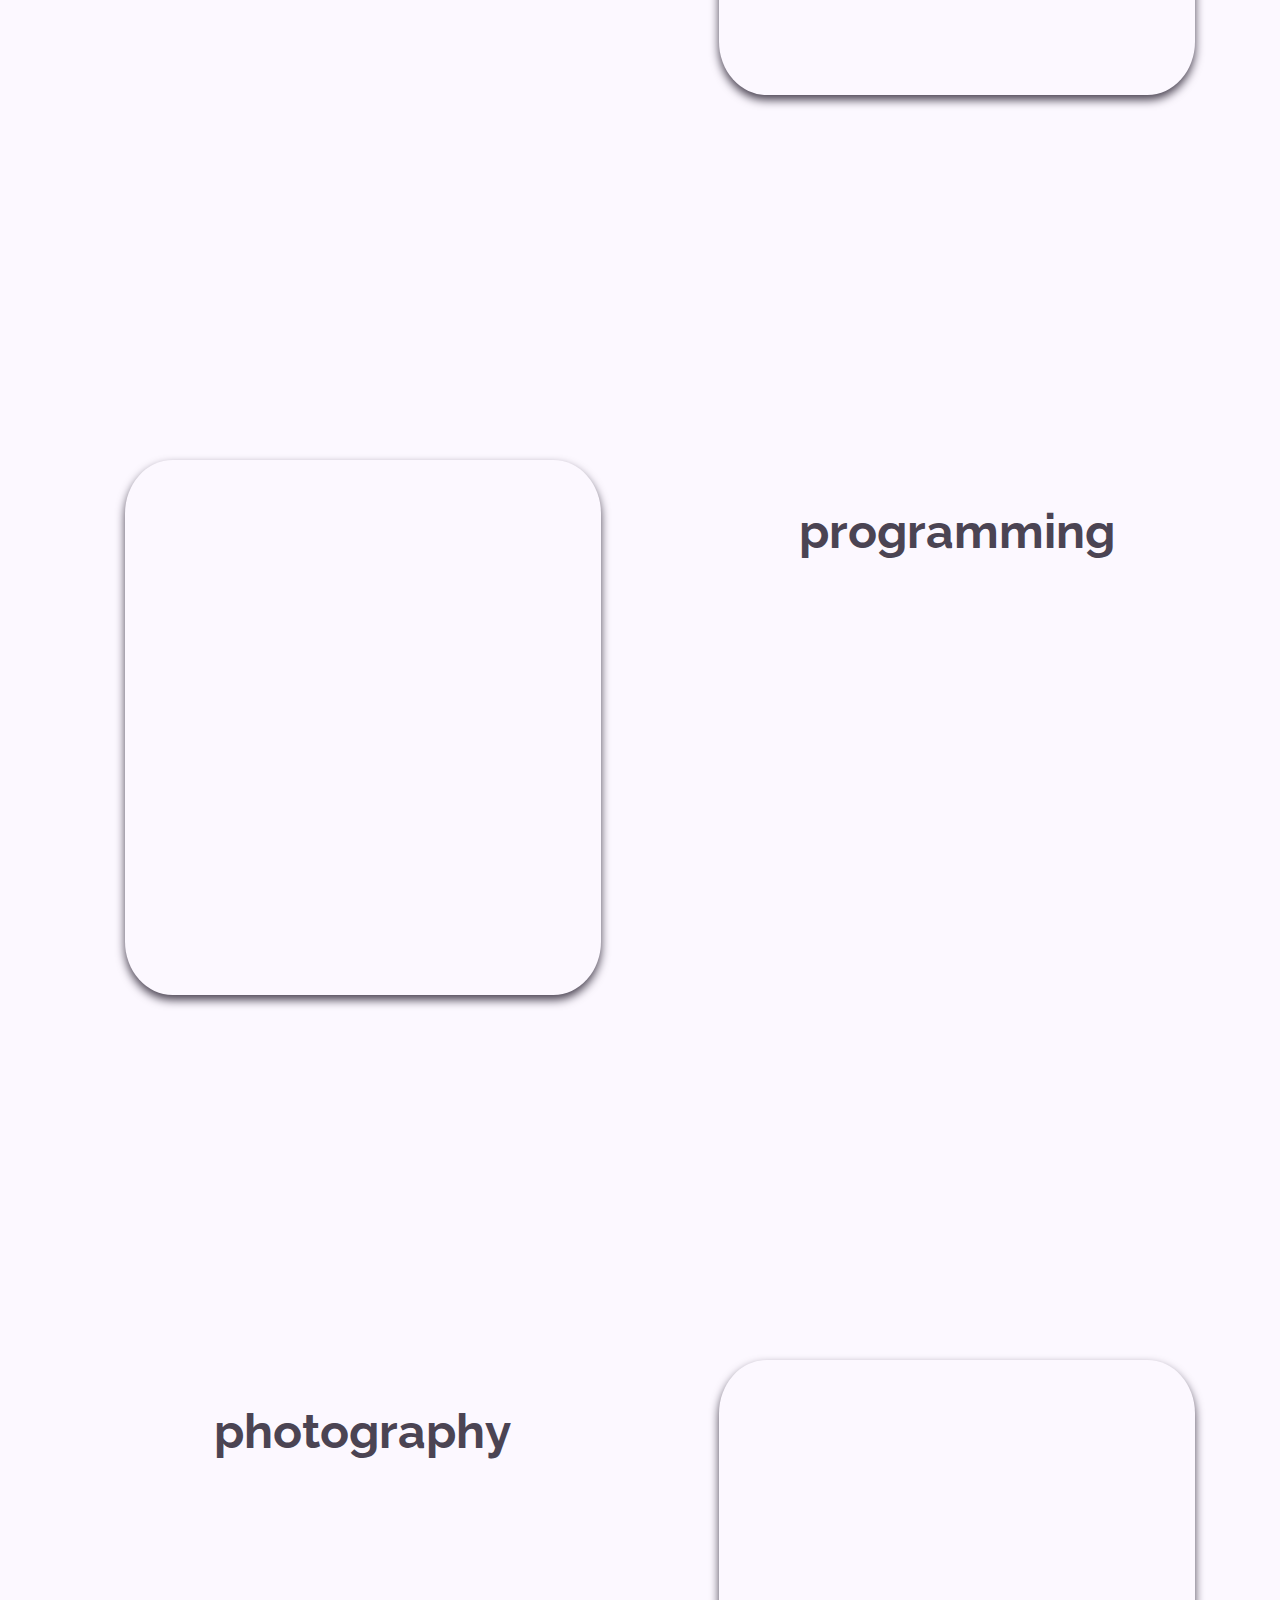
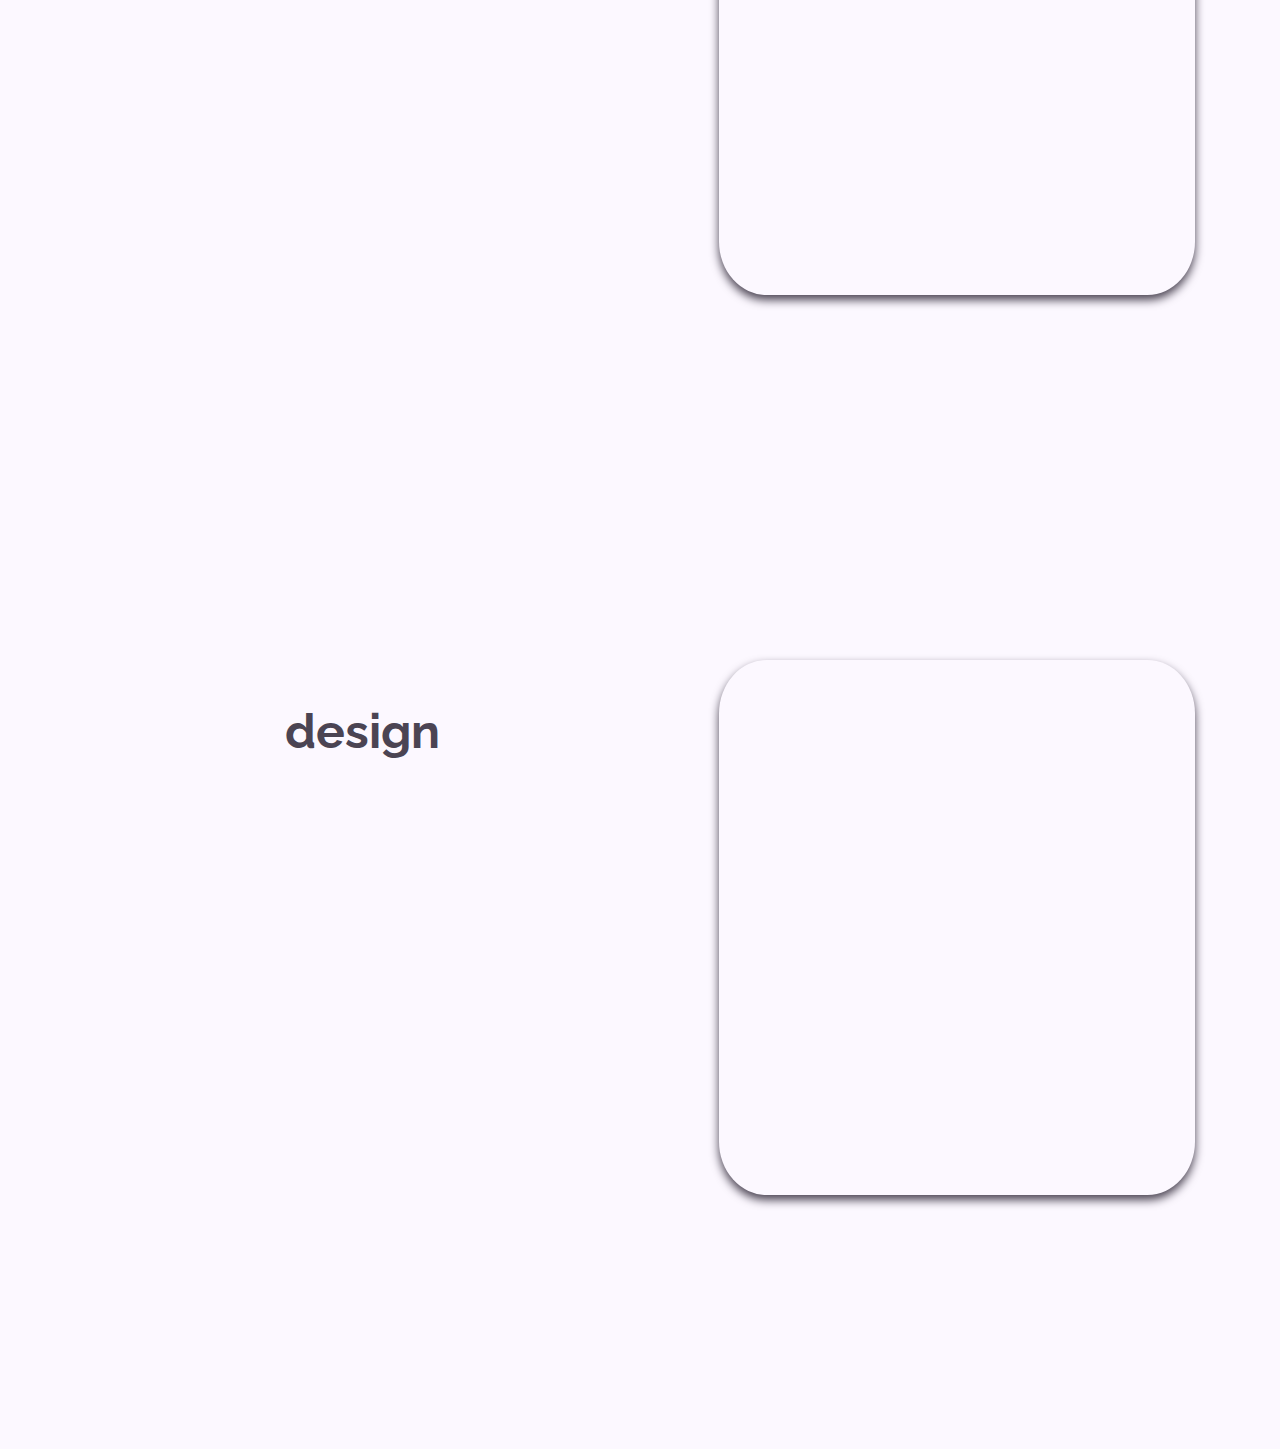
==== commit e24cbb71: "Cleaned up the look and added pages" ====
--- a/index.html
+++ b/index.html
@@ -35,21 +35,23 @@
 				<div class="nav-stuff">
 					<ul class="nav-list">
 						<li>
-							<a href="#" id="logo"
-								><i class="fa-solid fa-k fa-2xl" style="color: #4b4453;"></i>
+							<a href="index.html" id="logo"
+								><i class="fa-solid fa-k fa-2xl"></i>
 							</a>
 						</li>
 						<!-- used the following documentation to implement some buttons on the right -- this code distinguishes the buttons on the right with a new class -->
 						<!-- https://www.w3schools.com/howto/howto_css_topnav_right.asp -->
 						<li class="nav-right"><a href="#">contact me</a></li>
 						<li class="nav-right"><a href="#">design</a></li>
-						<li class="nav-right"><a href="#">projects</a></li>
-						<li class="nav-right"><a href="#">photos</a></li>
+						<li class="nav-right"><a href="projects.html">projects</a></li>
+						<li class="nav-right"><a href="photos.html">photos</a></li>
 					</ul>
 				</div>
 			</div>
+			<div id="below-nav-bar"> </div>
+
 		</nav>
-
+			
 		<div class="section" id="landing">
 			<ul class="columns">
 				<li class="half-element">
@@ -76,7 +78,7 @@
 		</div>
 
 		<div class="section" id="physics">
-			<ul class="columns">
+			<ul class="columns smaller-columns">
 				<li class="half-element align-left">
 					<h2>physics</h2>
 					<p> 
@@ -88,7 +90,7 @@
 						sleep during the day.
 					</p>
 					<p>
-						<a href="">check out my physics research</a>
+						<a href="">check out my physics research<i class="fa-solid fa-arrow-right fa-lg" style="color: #4b4453;"></i></a>
 					</p>
 				</li>
 				<li class="half-element rounded-element shadow-element">
@@ -97,7 +99,7 @@
 			</ul>
 		</div>
 		<div class="section" id="programming">
-			<ul class="columns">
+			<ul class="columns smaller-columns">
 				<li class="half-element rounded-element shadow-element">
 					<img class="img-fill" src="img/cptwn.jpg" alt="">
 				</li>
@@ -107,17 +109,17 @@
 			</ul>
 		</div>
 		<div class="section" id="photography">
-			<ul class="columns">
+			<ul class="columns smaller-columns">
 				<li class="half-element rounded-element">
 					<h2>photography</h2>
 				</li>
 				<li class="half-element rounded-element shadow-element">
-					<img class="img-fill" src="img/cptwn.jpg" alt="">
+					<img class="img-fill" src="img/photography.jpg" alt="">
 				</li>
 			</ul>
 		</div>
 		<div class="section" id="design">
-			<ul class="columns">
+			<ul class="columns smaller-columns">
 				<li class="half-element rounded-element">
 					<h2>design</h2>
 				</li>
--- a/styles.css
+++ b/styles.css
@@ -60,6 +60,10 @@
 p {
 	color: #4b4453;
 	font-size: 1.4rem;
+}
+
+p > a {
+	color: #4b4453;
 }
 
 #profile-pic {
@@ -93,7 +97,11 @@
 	list-style-type: none;
 	flex-wrap: wrap;
 	margin: none;
-	height: 100%;
+}
+
+.smaller-columns {
+	margin-top: 6%;
+	height: 90%;
 }
 
 .columns > li {
@@ -115,7 +123,7 @@
 }
 
 .rounded-element {
-	border-radius: 20%;
+	border-radius: 10%;
 }
 
 .shadow-element {
@@ -135,8 +143,12 @@
 }
 
 /* moving onto the nav bar */
+#logo {
+	color: #4b4453;
+}
+
 #logo:hover {
-	color: #e0a3d7;
+	color: #a77ce4;
 }
 
 /* elements from the following tutorial */
@@ -163,11 +175,10 @@
 	padding-right: 5%;
 	position: fixed;
 	top: 0;
-	height: 5vh;
+	height: 7vh;
+	background-color: #fcf8ff;
 	flex-shrink: 0;
 	width: 100%;
-	background: linear-gradient(#fcf8ff, #ffffff00);
-	
 }
 
 /* navigation bar */
@@ -184,12 +195,21 @@
 	transition-timing-function: linear;
 }
 
+#below-nav-bar {
+	width: 100%;
+	height: 4vh;
+	position: fixed;
+	top: 7vh;
+	/* background: blue; */
+	background: linear-gradient(#fcf8ff, #ffffff00);
+}
+
 .nav-right {
 	float: right;
 }
 
 .nav-right > a:hover {
-	color: #e0a3d7;
+	color: #a77ce4;
 }
 
 .hover-underline:hover {
@@ -293,6 +313,11 @@
 input[type="submit"]:hover {
 	background-color: #4895ef;
 	color: white;
+}
+
+/* photogrid stuff */
+.photo-grid {
+	
 }
 
 /* from course website */
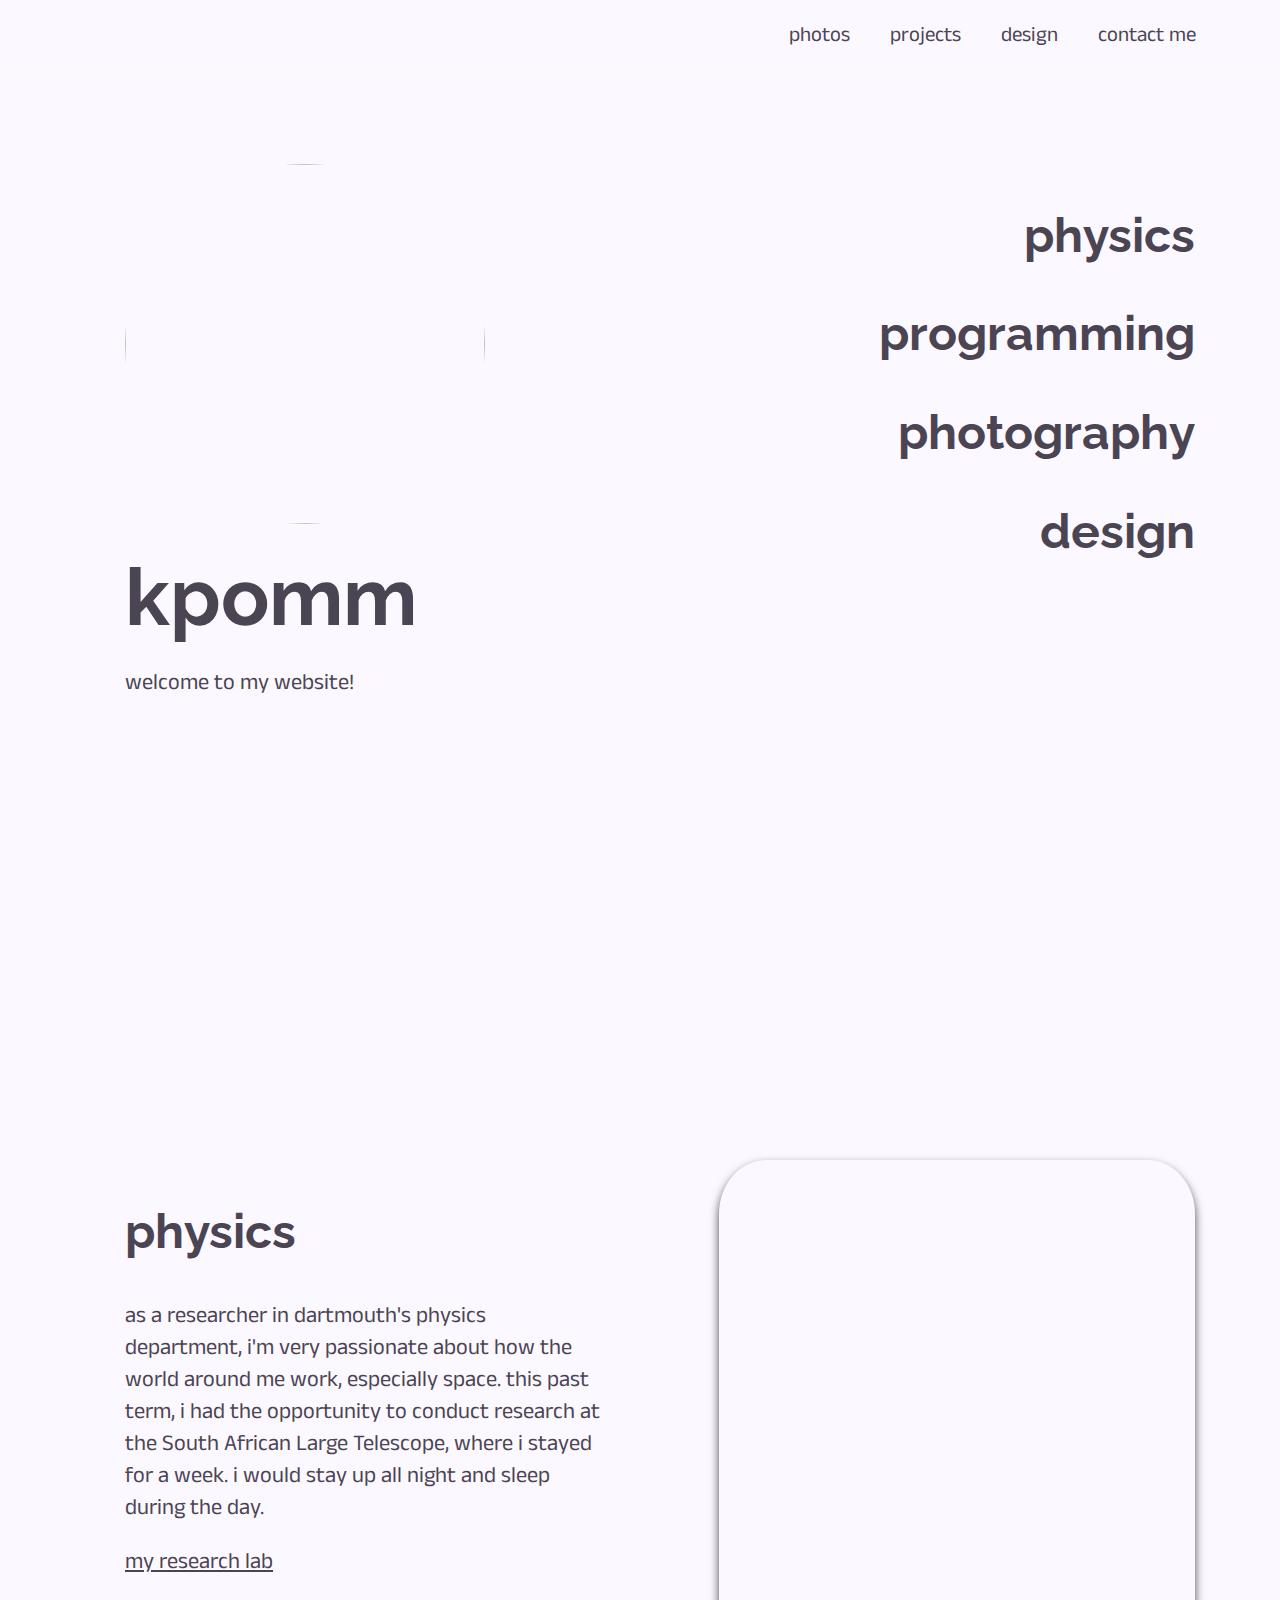
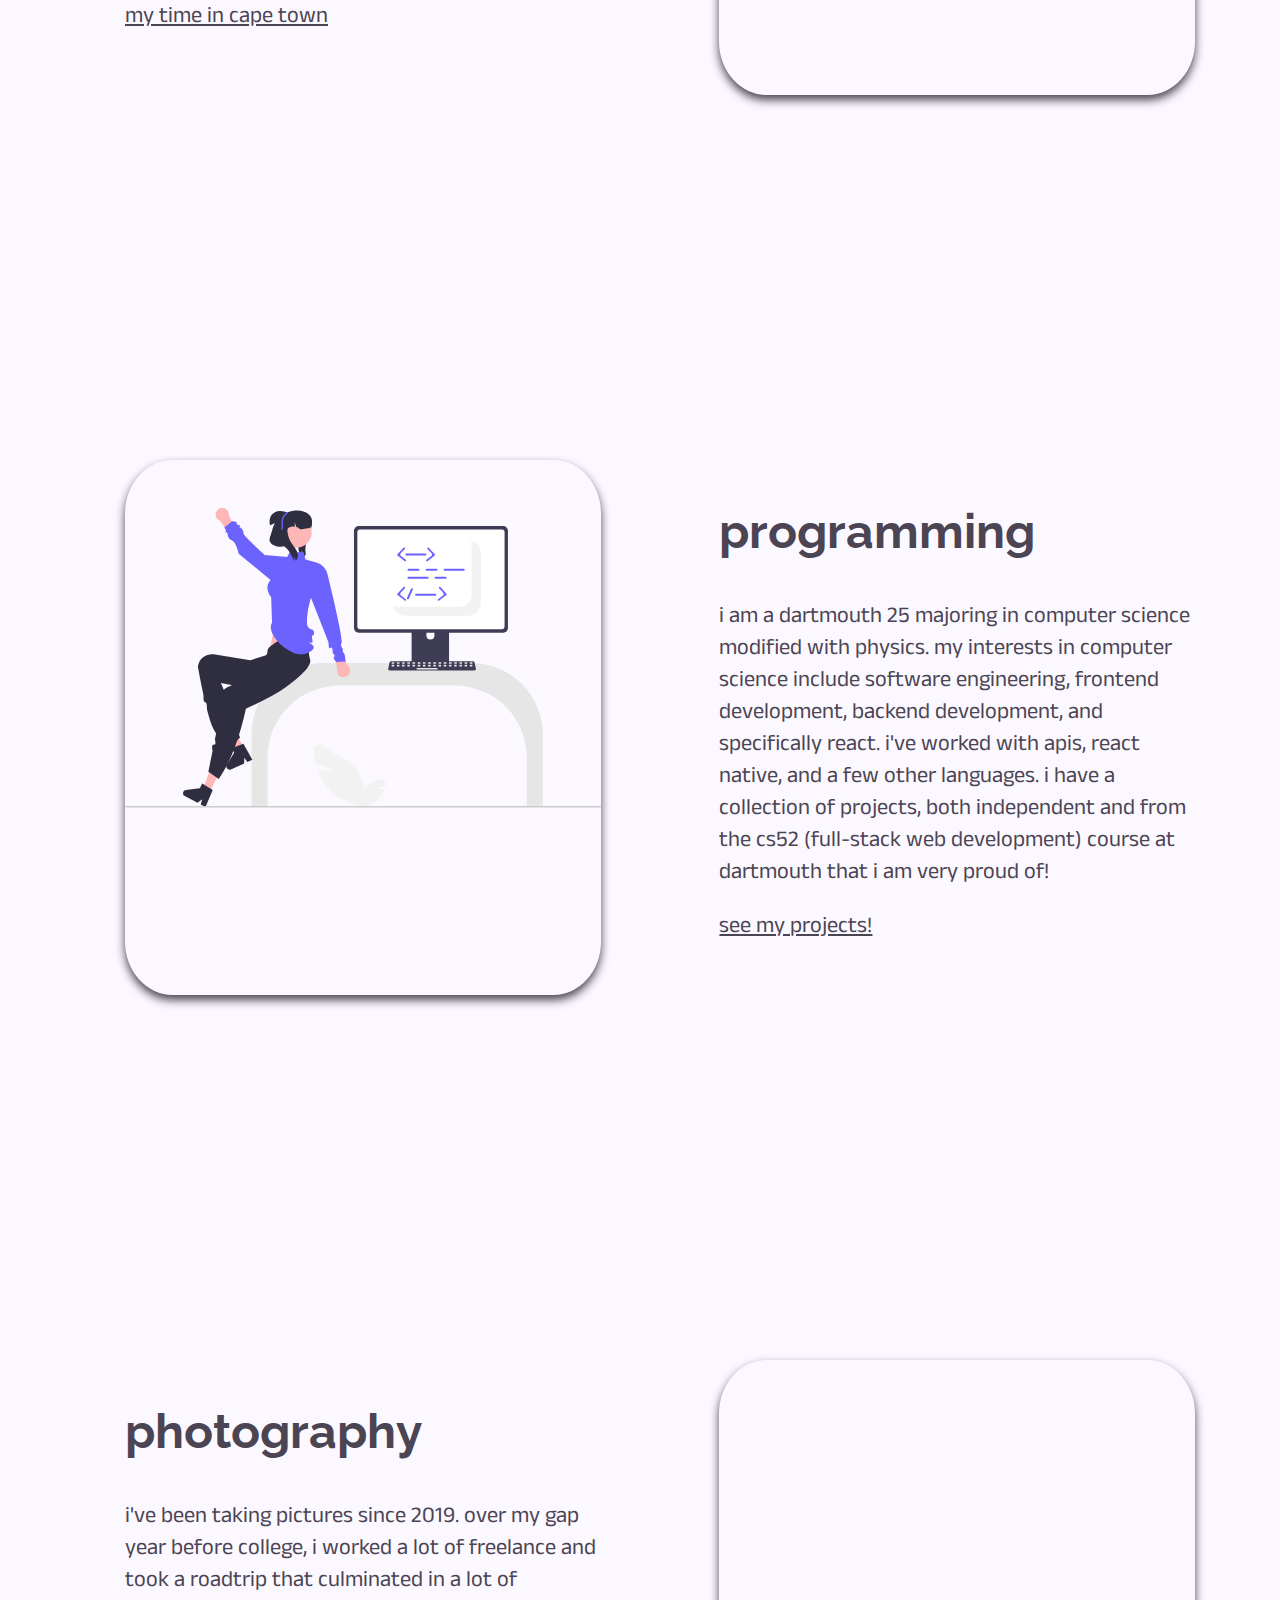
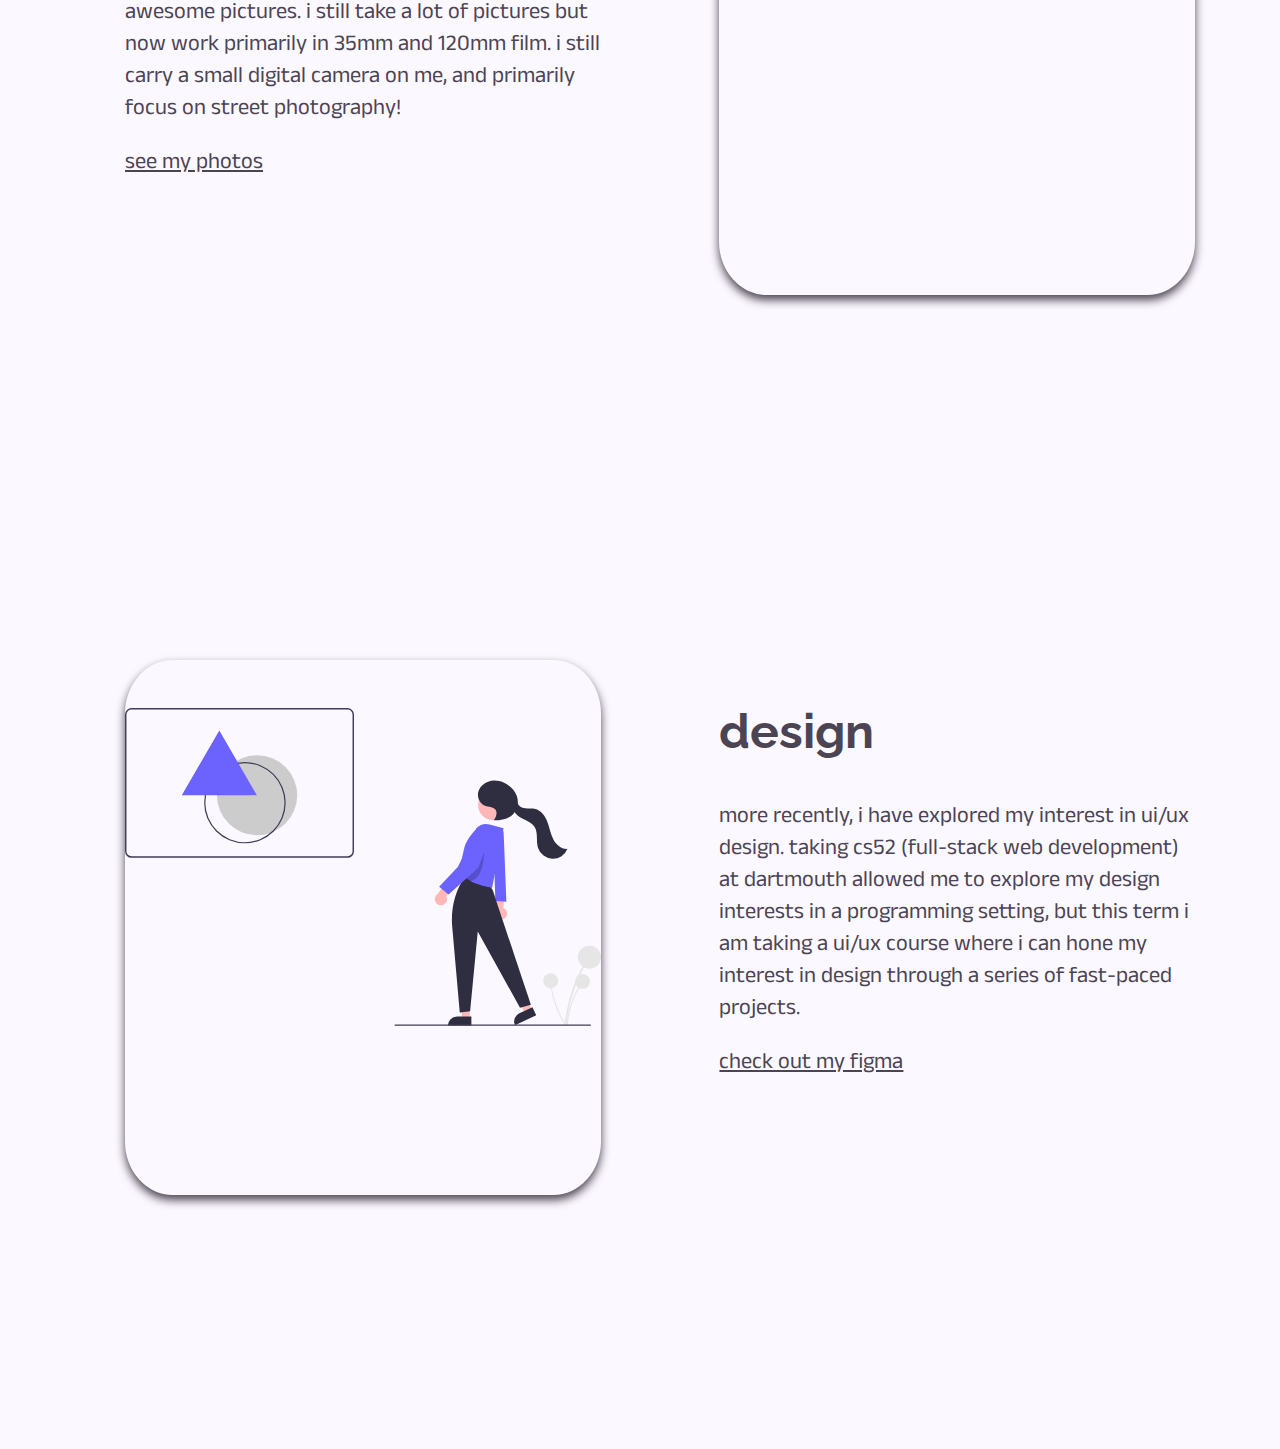
==== commit 8f538f09: "Added photos and updated graphics" ====
--- a/index.html
+++ b/index.html
@@ -13,6 +13,7 @@
 			crossorigin="anonymous"
 		></script>
 		<title>kpomm</title>
+		<link rel="icon" type="image/x-icon" href="/img/favicon.ico" />
 	</head>
 	<body>
 		<nav>
@@ -82,49 +83,77 @@
 				<li class="half-element align-left">
 					<h2>physics</h2>
 					<p> 
-						As a researcher in Dartmouth's physics department, 
-						I'm very passionate about how the world around me work, 
-						especially space. This past term, I had the opportunity 
+						as a researcher in dartmouth's physics department, 
+						i'm very passionate about how the world around me work, 
+						especially space. this past term, i had the opportunity 
 						to conduct research at the South African Large Telescope, 
-						where I stayed for a week. I would stay up all night and 
+						where i stayed for a week. i would stay up all night and 
 						sleep during the day.
 					</p>
 					<p>
-						<a href="">check out my physics research<i class="fa-solid fa-arrow-right fa-lg" style="color: #4b4453;"></i></a>
+						<a href="https://sites.dartmouth.edu/lynch-rocket-lab/">my research lab</a>
+					</p>
+					<p>
+						<a href="https://physics.dartmouth.edu/news/2023/02/winter-2023-astronomy-fsp">my time in cape town</a>
 					</p>
 				</li>
 				<li class="half-element rounded-element shadow-element">
-					<img class="img-fill" src="img/cptwn.jpg" alt="">
+					<img class="img-cover" src="img/cptwn.jpg" alt="">
 				</li>
 			</ul>
 		</div>
 		<div class="section" id="programming">
 			<ul class="columns smaller-columns">
 				<li class="half-element rounded-element shadow-element">
-					<img class="img-fill" src="img/cptwn.jpg" alt="">
+					<img class="img-contain" src="img/programming.svg" alt="">
 				</li>
-				<li class="half-element">
+				<li class="half-element align-left">
 					<h2>programming</h2>
+					<p>
+						i am a dartmouth 25 majoring in computer science modified with physics. my interests in
+						computer science include software engineering, frontend development, backend development, and 
+						specifically react. i've worked with apis, react native, and a few other languages. i have a collection 
+						of projects, both independent and from the cs52 (full-stack web development) course at dartmouth that i am 
+						very proud of!
+					</p>
+					<p>
+						<a href="projects.html">see my projects!</a>
+					</p>
 				</li>
 			</ul>
 		</div>
 		<div class="section" id="photography">
 			<ul class="columns smaller-columns">
-				<li class="half-element rounded-element">
+				<li class="half-element align-left">
 					<h2>photography</h2>
+					<p>i've been taking pictures since 2019. over my gap year before college, i worked a lot of freelance and took 
+						a roadtrip that culminated in a lot of awesome pictures. i still take a lot of pictures but now work primarily in 
+						35mm and 120mm film. i still carry a small digital camera on me, and primarily focus on street photography!
+					</p>
+					<p>
+						<a href="photos.html">see my photos</a>
+					</p>
 				</li>
 				<li class="half-element rounded-element shadow-element">
-					<img class="img-fill" src="img/photography.jpg" alt="">
+					<img class="img-cover" src="img/photography.jpg" alt="">
 				</li>
 			</ul>
 		</div>
 		<div class="section" id="design">
 			<ul class="columns smaller-columns">
-				<li class="half-element rounded-element">
+				<li class="half-element rounded-element shadow-element">
+					<img class="img-contain" src="img/design.svg" alt="">
+				</li>
+				<li class="half-element align-left">
 					<h2>design</h2>
-				</li>
-				<li class="half-element rounded-element shadow-element">
-					<img class="img-fill" src="img/cptwn.jpg" alt="">
+					<p>
+						more recently, i have explored my interest in ui/ux design. taking cs52 (full-stack web development)
+						at dartmouth allowed me to explore my design interests in a programming setting, but this term i am taking
+						a ui/ux course where i can hone my interest in design through a series of fast-paced projects.
+					</p>
+					<p>
+						<a href="">check out my figma</a>
+					</p>
 				</li>
 			</ul>
 		</div>
--- a/styles.css
+++ b/styles.css
@@ -70,6 +70,14 @@
 	border-radius: 100%;
 	height: 40vh;
 	width: 40vh;
+	transition-timing-function: linear;
+	transition-duration: 0.2s;
+}
+
+#profile-pic:hover {
+	border-radius: 100%;
+	height: 42vh;
+	width: 42vh;
 }
 
 .align-right {
@@ -124,15 +132,22 @@
 
 .rounded-element {
 	border-radius: 10%;
+	background-color: #fcf8ff;
 }
 
 .shadow-element {
 	box-shadow: 0px 5px 10px 0px #4b4453;
 }
 
-.img-fill {
+.img-cover {
 	object-fit: cover;
 	min-height: 100%;
+}
+
+.img-contain {
+	object-fit:fill;
+	max-height: 80%;
+	margin-top: 10%;
 }
 
 .section {
@@ -317,7 +332,25 @@
 
 /* photogrid stuff */
 .photo-grid {
-	
+	display: flex;
+	flex-direction: row;
+	justify-content: space-around;
+	flex-wrap: wrap;
+	padding: 6%;
+}
+
+.photo-grid > img {
+	margin-top: 10%;
+	max-width: 38vw;
+
+	transition-duration: 0.2s;
+	transition-timing-function: ease-in;
+	overflow: hidden;
+}
+
+.photo-grid > img:hover {
+	transform: translateY(-5px);
+	box-shadow: 0px 5px 10px 0px rgba(0,0,0,0.75);
 }
 
 /* from course website */
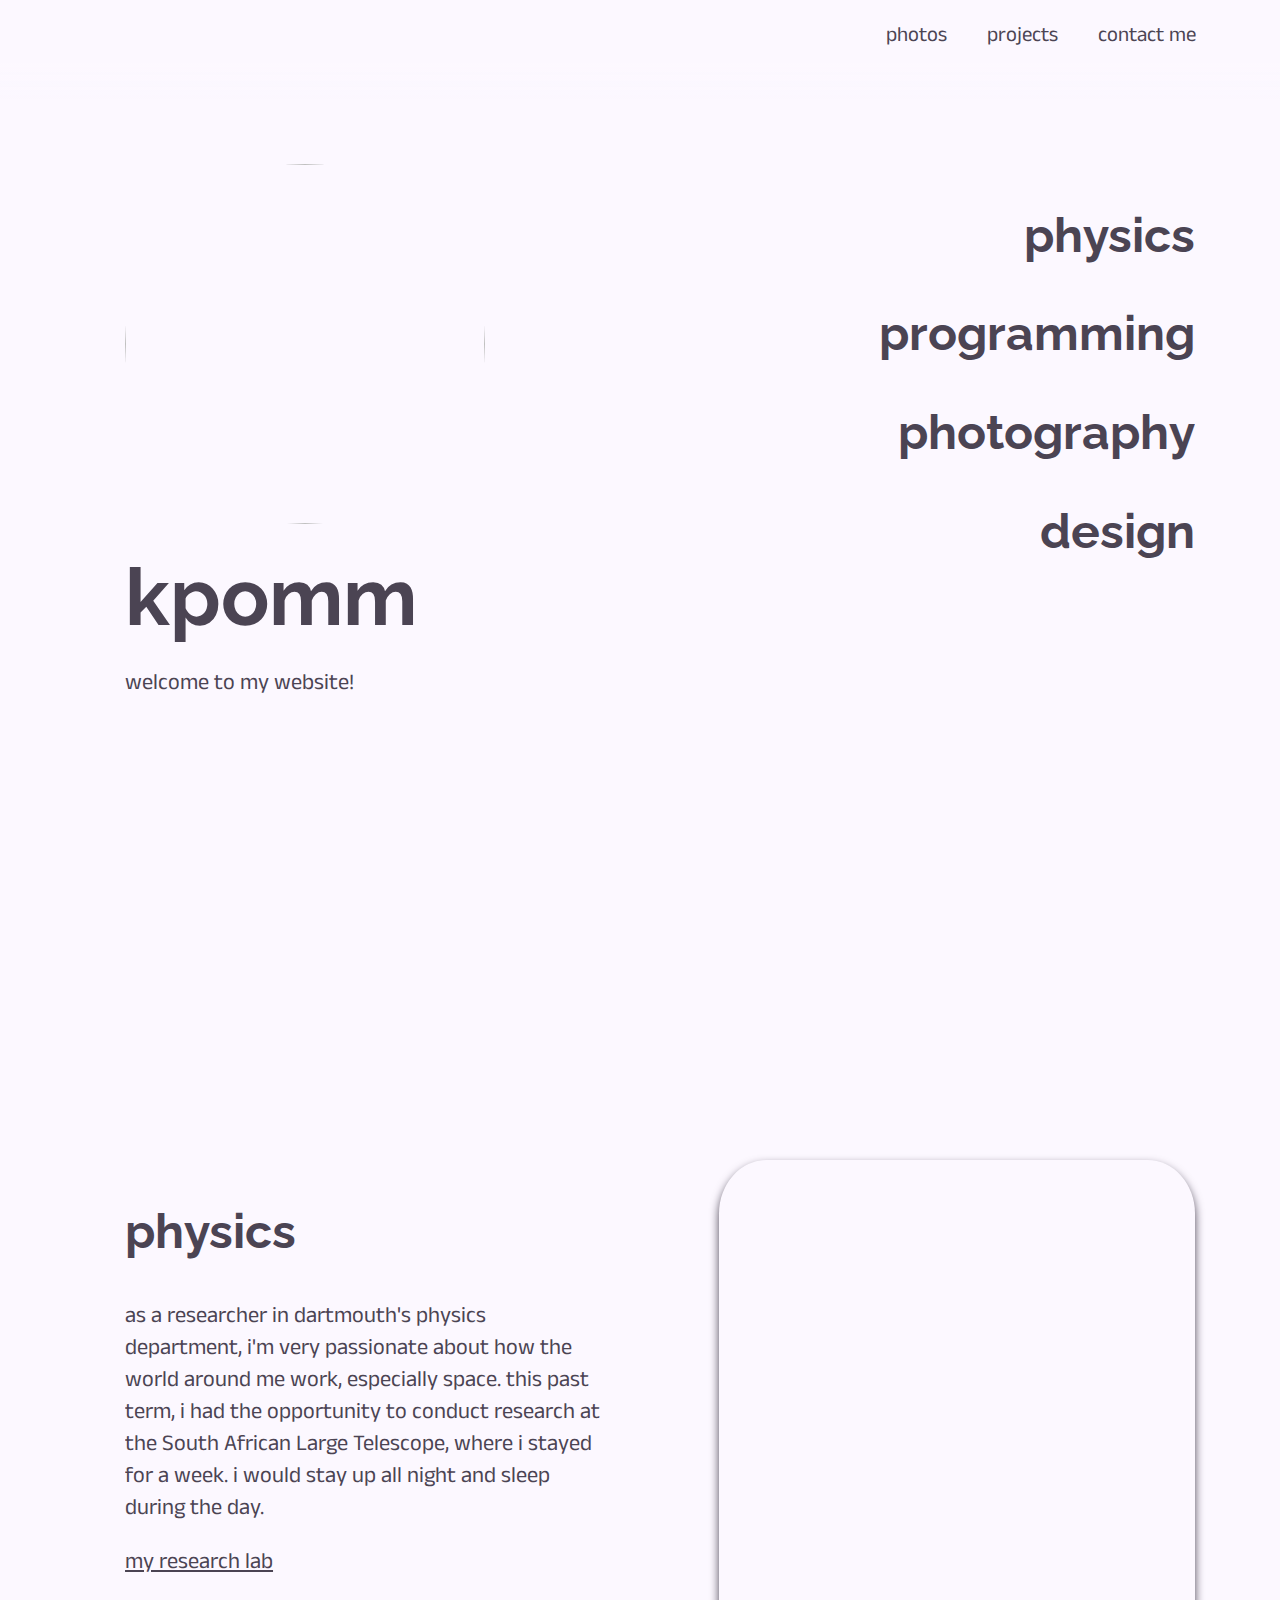
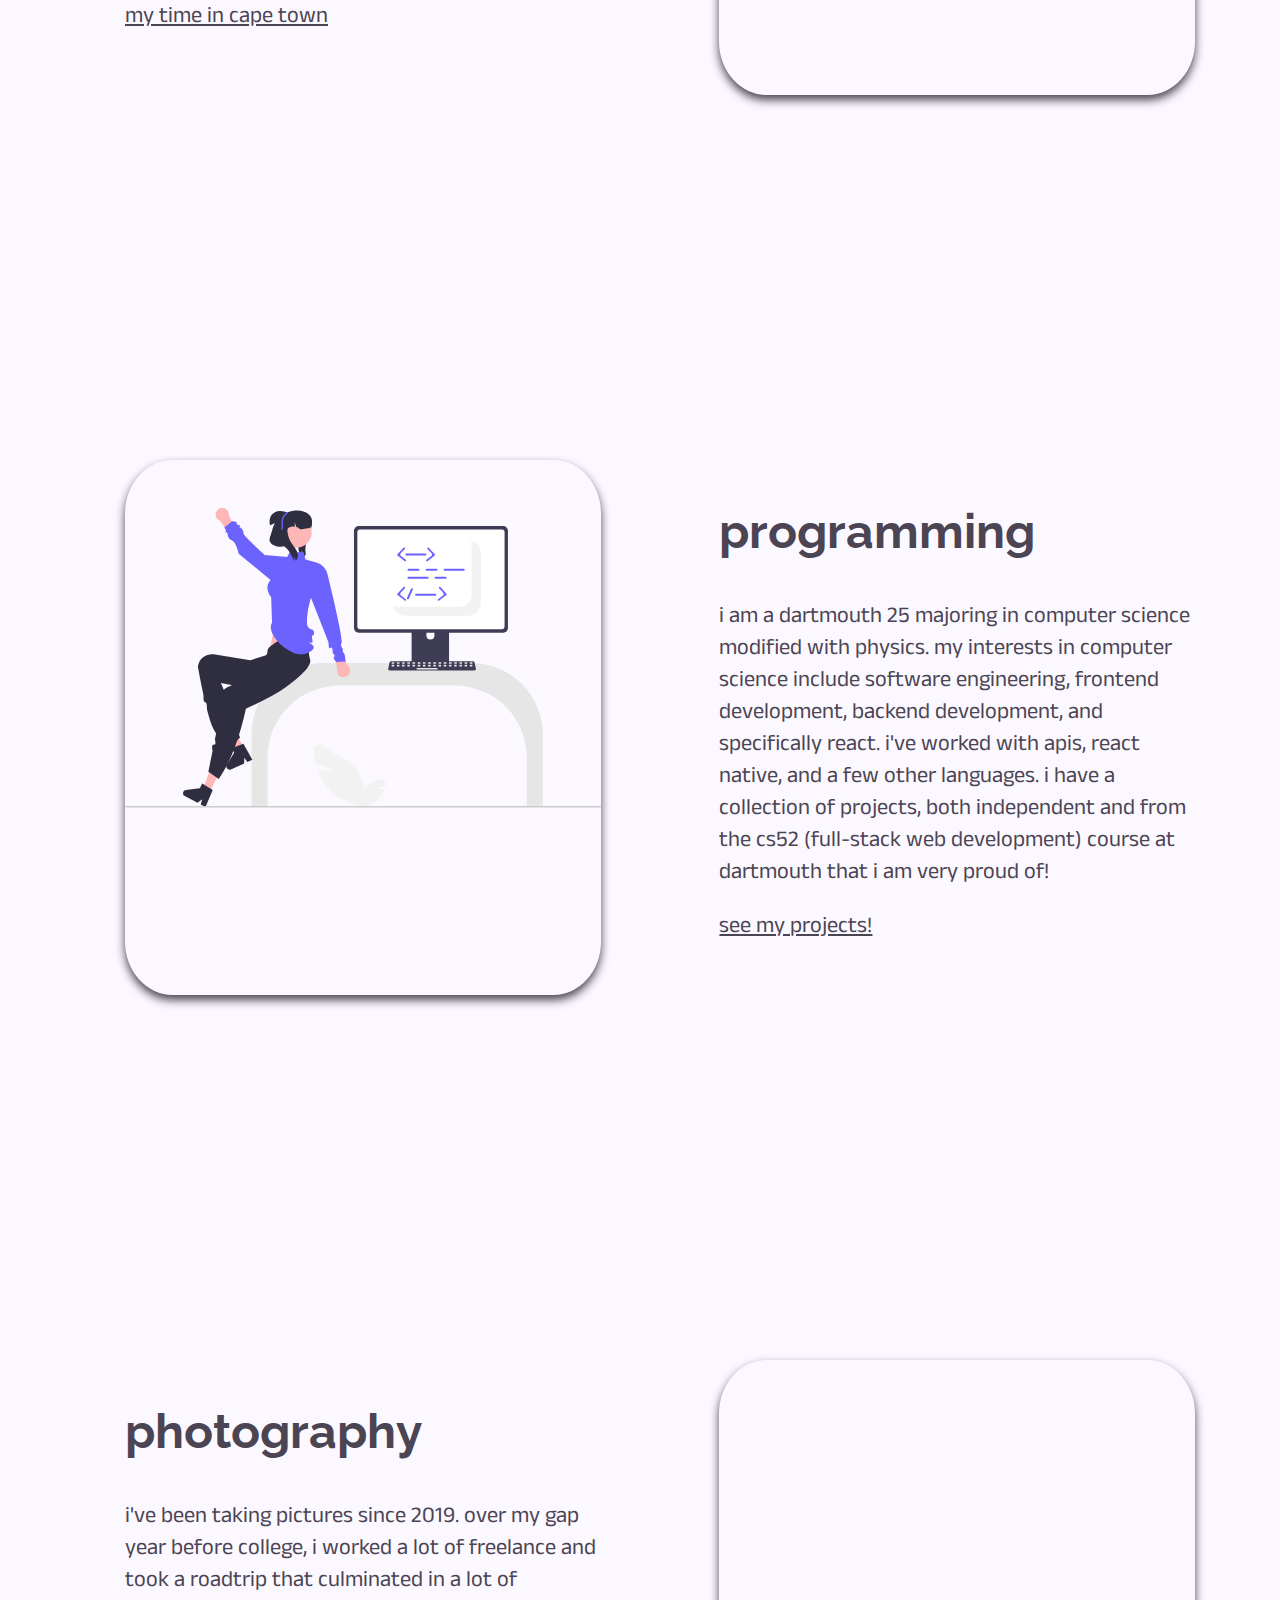
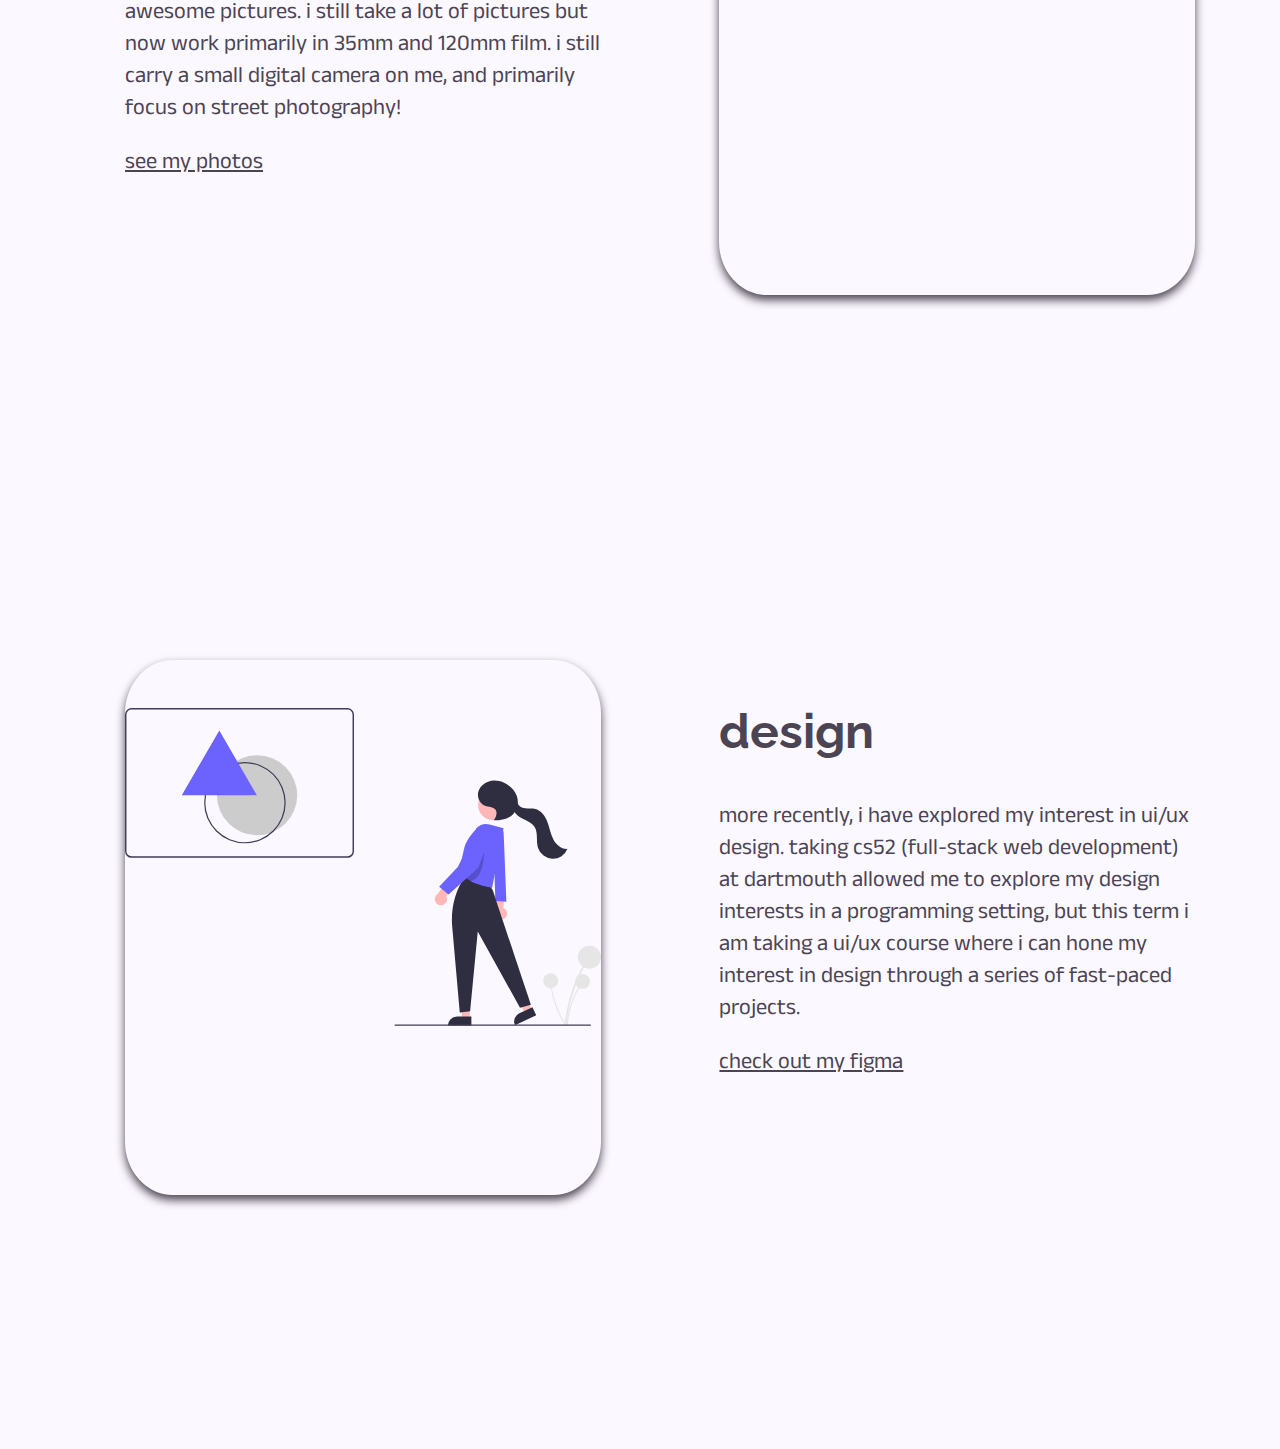
==== commit 97324d7c: "Started projects page" ====
--- a/index.html
+++ b/index.html
@@ -43,7 +43,6 @@
 						<!-- used the following documentation to implement some buttons on the right -- this code distinguishes the buttons on the right with a new class -->
 						<!-- https://www.w3schools.com/howto/howto_css_topnav_right.asp -->
 						<li class="nav-right"><a href="#">contact me</a></li>
-						<li class="nav-right"><a href="#">design</a></li>
 						<li class="nav-right"><a href="projects.html">projects</a></li>
 						<li class="nav-right"><a href="photos.html">photos</a></li>
 					</ul>
@@ -152,7 +151,7 @@
 						a ui/ux course where i can hone my interest in design through a series of fast-paced projects.
 					</p>
 					<p>
-						<a href="">check out my figma</a>
+						<a href="https://www.figma.com/files/user/1112504140237920766?fuid=1112504140237920766">check out my figma</a>
 					</p>
 				</li>
 			</ul>
--- a/styles.css
+++ b/styles.css
@@ -55,6 +55,16 @@
 h3 {
 	font-family: "Raleway", sans-serif;
 	font-size: 1.8rem;
+	color: #4b4453;
+	margin-bottom: 0;
+}
+
+h4 {
+	font-family: "Raleway", sans-serif;
+	font-size: 1.3rem;
+	color: #4b4453;
+	margin-bottom: 0;
+
 }
 
 p {
@@ -64,6 +74,20 @@
 
 p > a {
 	color: #4b4453;
+}
+
+.text-section {
+	width: 100%;
+	height: auto;
+	text-align: left;
+	padding-left: 6%;
+	padding-right: 6%;
+	padding-top: 0;
+}
+
+.project-list {
+	list-style-type: none;
+	width: 70%;
 }
 
 #profile-pic {
@@ -145,7 +169,7 @@
 }
 
 .img-contain {
-	object-fit:fill;
+	object-fit: fill;
 	max-height: 80%;
 	margin-top: 10%;
 }
@@ -159,6 +183,7 @@
 
 /* moving onto the nav bar */
 #logo {
+	margin-top: 2px;
 	color: #4b4453;
 }
 
@@ -238,98 +263,6 @@
 	text-align: left;
 }
 
-/* I used the following forum to learn how to add a border to a button on hover -- I was having trouble */
-/* https://stackoverflow.com/questions/66230712/change-button-border-on-hover */
-
-.fact {
-	width: 25%;
-	/* background-color: rgb(255, 255, 255); */
-	padding: 1%;
-	text-align: left;
-}
-
-.fact > a {
-	text-decoration: none;
-}
-
-/* next section, flavors */
-#flavors {
-	padding: 0.5%;
-	background-image: url(img/signup.jpg);
-	background-size: 100%;
-	background-position: 50%;
-}
-
-#flavors li {
-	color: white;
-}
-
-#flavors > ul.columns {
-	padding: 0.5%;
-}
-
-#flavor-sublist {
-	padding: 10px;
-}
-
-#flavor-sublist > li {
-	display: inline-block;
-	padding: 20px;
-	align-items: center;
-}
-
-/* next section, people */
-
-.person {
-	width: 20%;
-	padding: 15px;
-	border-radius: 12px;
-	background-color: #c9e2ff;
-}
-
-.person > img {
-	width: 10em;
-	border-radius: 50%;
-}
-
-/* next section, places */
-
-.place {
-	width: 20%;
-}
-
-.place > img {
-	width: 13em;
-}
-
-.circle {
-	border-radius: 50%;
-}
-
-#science > img {
-	width: 70%;
-}
-
-/* used the following documentation to learn about how to style inputs: https://www.w3schools.com/css/css_form.asp */
-input[type="email"] {
-	height: 40px;
-	width: 300px;
-}
-
-input[type="submit"] {
-	width: 100px;
-	height: 40px;
-	background-color: lightgrey;
-	color: black;
-	border-radius: 4px;
-	border: none;
-}
-
-input[type="submit"]:hover {
-	background-color: #4895ef;
-	color: white;
-}
-
 /* photogrid stuff */
 .photo-grid {
 	display: flex;
@@ -350,7 +283,7 @@
 
 .photo-grid > img:hover {
 	transform: translateY(-5px);
-	box-shadow: 0px 5px 10px 0px rgba(0,0,0,0.75);
+	box-shadow: 0px 5px 10px 0px rgba(0, 0, 0, 0.75);
 }
 
 /* from course website */
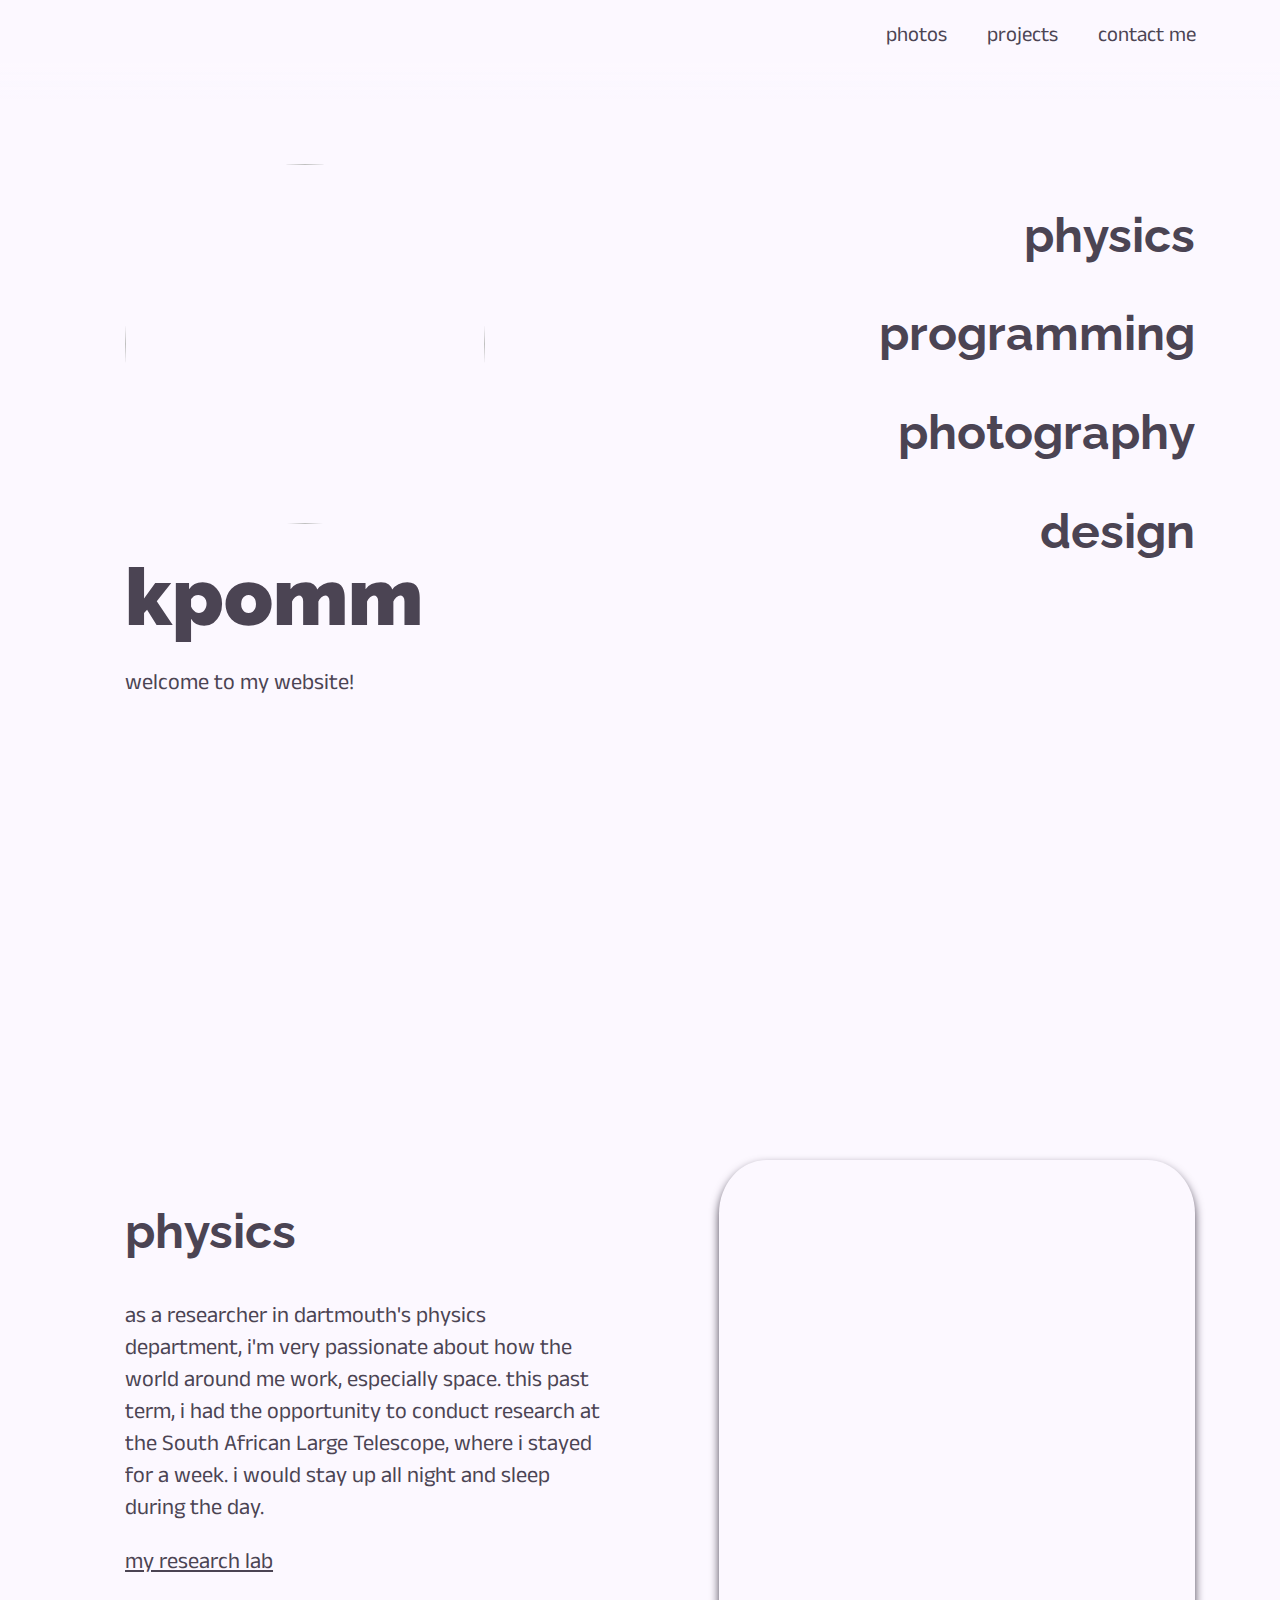
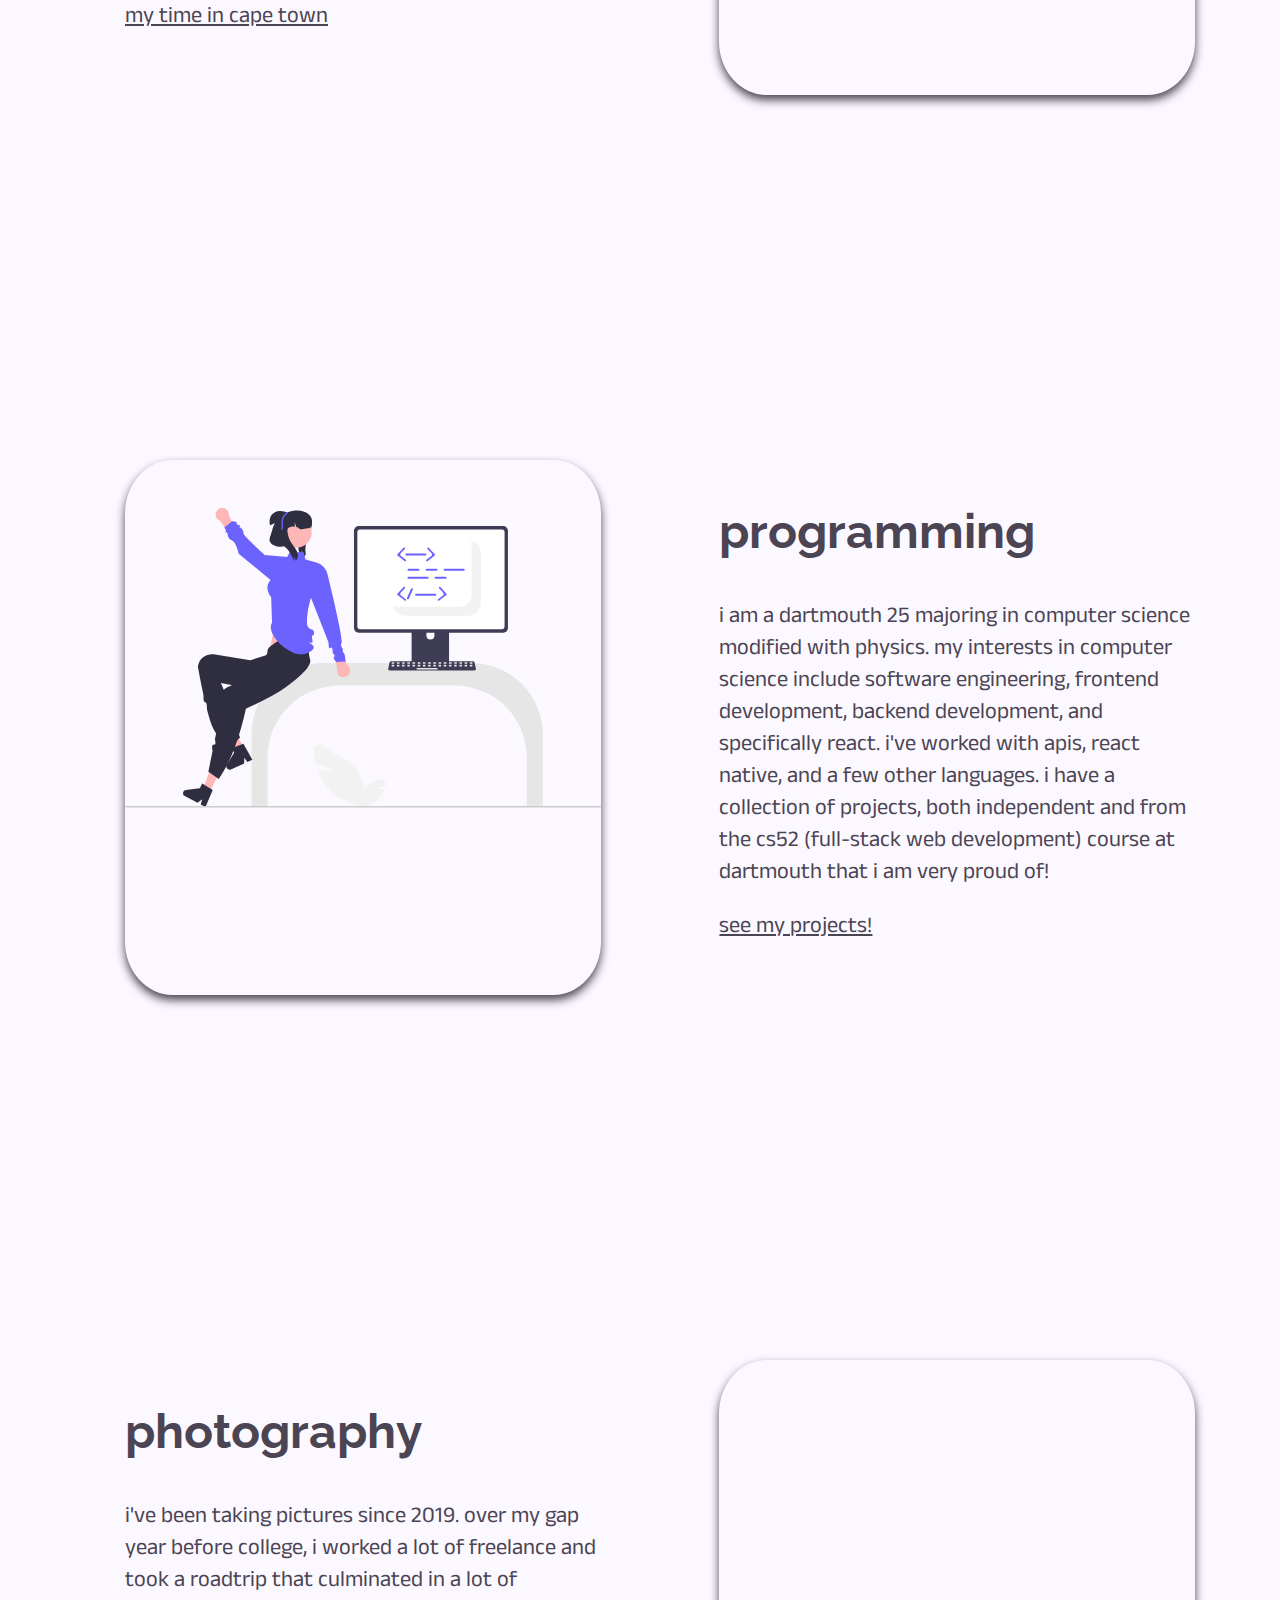
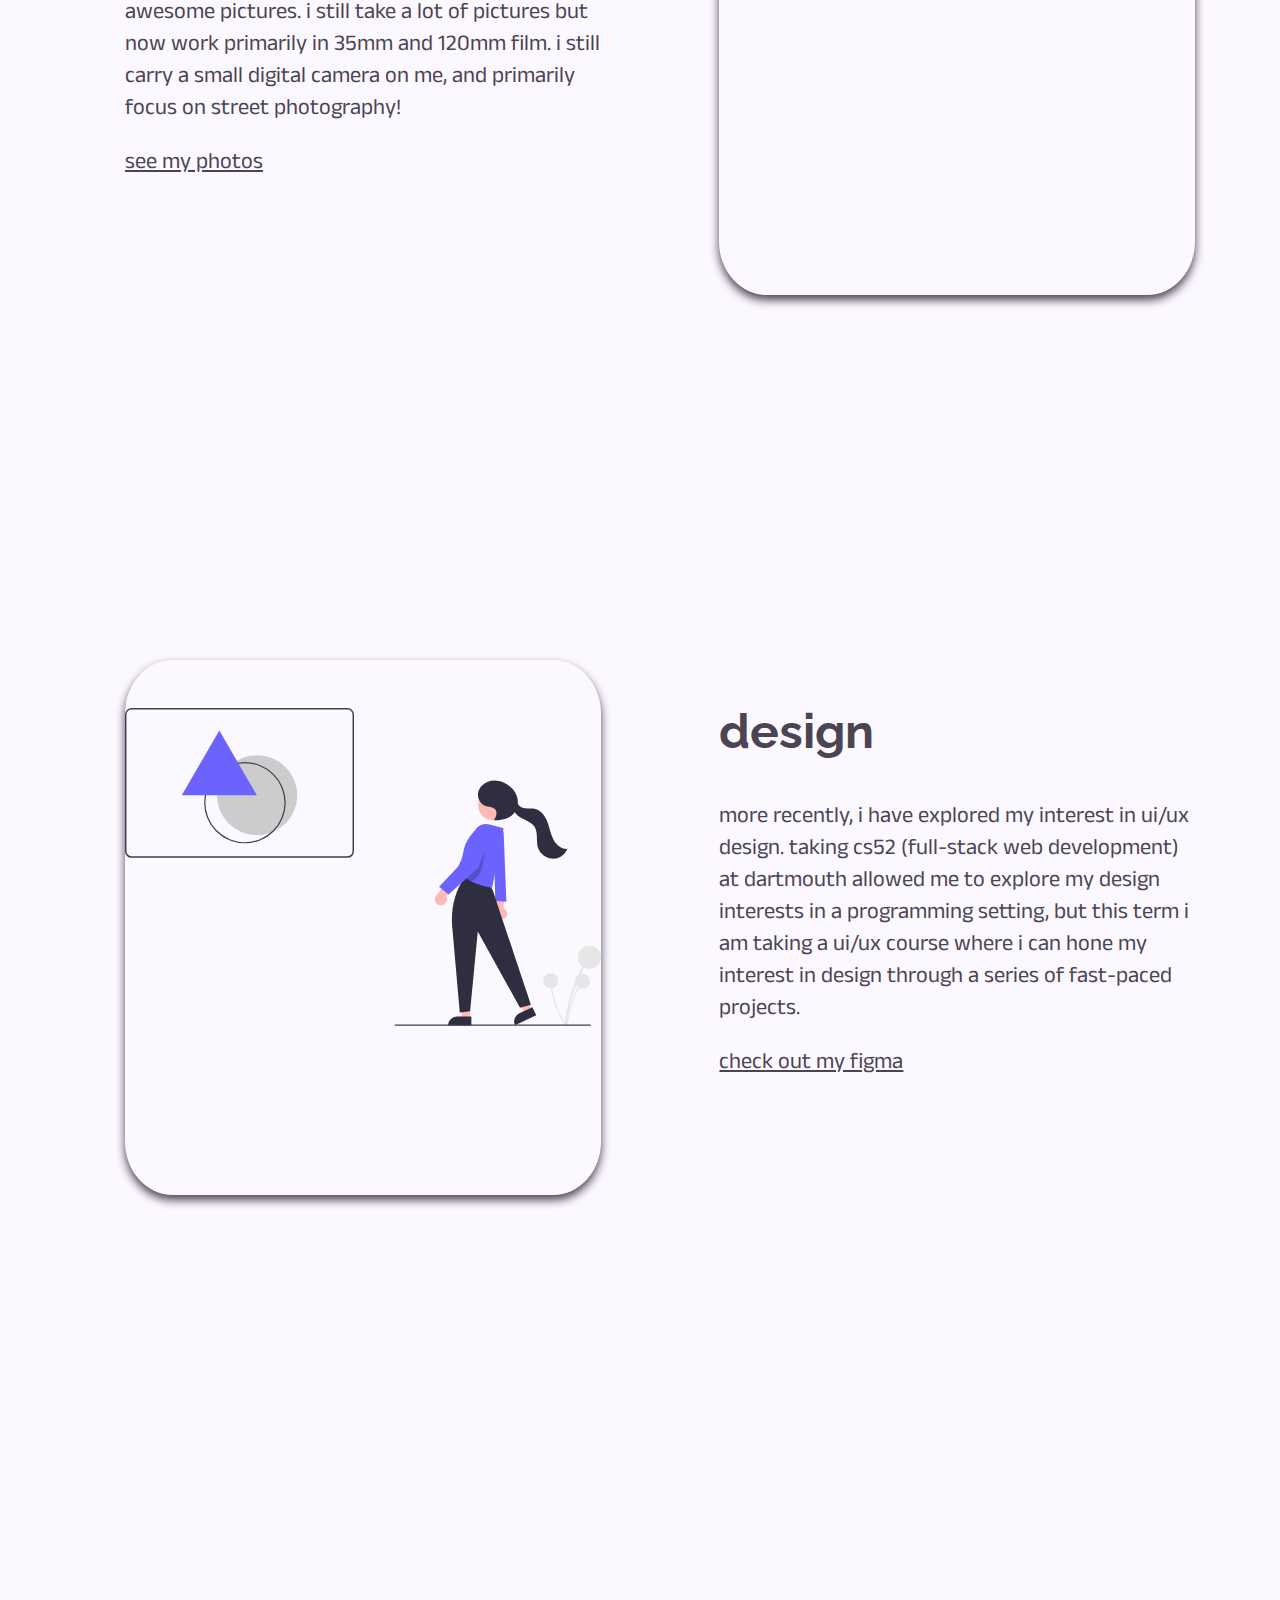
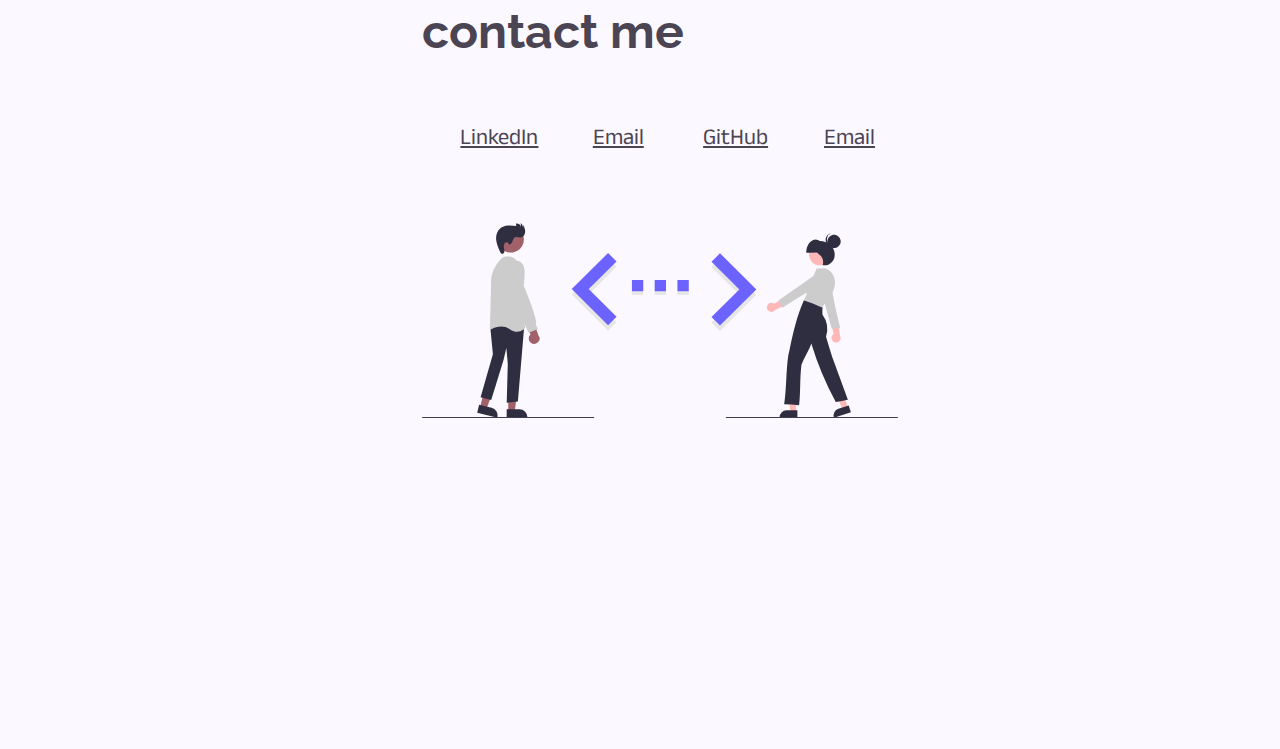
==== commit bc79e356: "Tentative v1 of site done" ====
--- a/index.html
+++ b/index.html
@@ -48,10 +48,9 @@
 					</ul>
 				</div>
 			</div>
-			<div id="below-nav-bar"> </div>
+			<div id="below-nav-bar"></div>
+		</nav>
 
-		</nav>
-			
 		<div class="section" id="landing">
 			<ul class="columns">
 				<li class="half-element">
@@ -65,7 +64,7 @@
 					</h2>
 					<h2>
 						<a href="#programming">programming</a>
-					</h2>					
+					</h2>
 					<h2>
 						<a href="#photography">photography</a>
 					</h2>
@@ -74,46 +73,55 @@
 					</h2>
 				</li>
 			</ul>
-			<i class="fa-solid fa-angle-down fa-2xl centered-icon" style="color: #4b4453;"></i>
+			<i
+				class="fa-solid fa-angle-down fa-2xl centered-icon"
+				style="color: #4b4453"
+			></i>
 		</div>
 
 		<div class="section" id="physics">
 			<ul class="columns smaller-columns">
 				<li class="half-element align-left">
 					<h2>physics</h2>
-					<p> 
-						as a researcher in dartmouth's physics department, 
-						i'm very passionate about how the world around me work, 
-						especially space. this past term, i had the opportunity 
-						to conduct research at the South African Large Telescope, 
-						where i stayed for a week. i would stay up all night and 
-						sleep during the day.
+					<p>
+						as a researcher in dartmouth's physics department, i'm very
+						passionate about how the world around me work, especially space.
+						this past term, i had the opportunity to conduct research at the
+						South African Large Telescope, where i stayed for a week. i would
+						stay up all night and sleep during the day.
 					</p>
 					<p>
-						<a href="https://sites.dartmouth.edu/lynch-rocket-lab/">my research lab</a>
+						<a href="https://sites.dartmouth.edu/lynch-rocket-lab/"
+							>my research lab</a
+						>
 					</p>
 					<p>
-						<a href="https://physics.dartmouth.edu/news/2023/02/winter-2023-astronomy-fsp">my time in cape town</a>
+						<a
+							href="https://physics.dartmouth.edu/news/2023/02/winter-2023-astronomy-fsp"
+							>my time in cape town</a
+						>
 					</p>
 				</li>
 				<li class="half-element rounded-element shadow-element">
-					<img class="img-cover" src="img/cptwn.jpg" alt="">
+					<img class="img-cover" src="img/cptwn.jpg" alt="" />
 				</li>
 			</ul>
 		</div>
 		<div class="section" id="programming">
 			<ul class="columns smaller-columns">
 				<li class="half-element rounded-element shadow-element">
-					<img class="img-contain" src="img/programming.svg" alt="">
+					<img class="img-contain" src="img/programming.svg" alt="" />
 				</li>
 				<li class="half-element align-left">
 					<h2>programming</h2>
 					<p>
-						i am a dartmouth 25 majoring in computer science modified with physics. my interests in
-						computer science include software engineering, frontend development, backend development, and 
-						specifically react. i've worked with apis, react native, and a few other languages. i have a collection 
-						of projects, both independent and from the cs52 (full-stack web development) course at dartmouth that i am 
-						very proud of!
+						i am a dartmouth 25 majoring in computer science modified with
+						physics. my interests in computer science include software
+						engineering, frontend development, backend development, and
+						specifically react. i've worked with apis, react native, and a few
+						other languages. i have a collection of projects, both independent
+						and from the cs52 (full-stack web development) course at dartmouth
+						that i am very proud of!
 					</p>
 					<p>
 						<a href="projects.html">see my projects!</a>
@@ -125,37 +133,67 @@
 			<ul class="columns smaller-columns">
 				<li class="half-element align-left">
 					<h2>photography</h2>
-					<p>i've been taking pictures since 2019. over my gap year before college, i worked a lot of freelance and took 
-						a roadtrip that culminated in a lot of awesome pictures. i still take a lot of pictures but now work primarily in 
-						35mm and 120mm film. i still carry a small digital camera on me, and primarily focus on street photography!
+					<p>
+						i've been taking pictures since 2019. over my gap year before
+						college, i worked a lot of freelance and took a roadtrip that
+						culminated in a lot of awesome pictures. i still take a lot of
+						pictures but now work primarily in 35mm and 120mm film. i still
+						carry a small digital camera on me, and primarily focus on street
+						photography!
 					</p>
 					<p>
 						<a href="photos.html">see my photos</a>
 					</p>
 				</li>
 				<li class="half-element rounded-element shadow-element">
-					<img class="img-cover" src="img/photography.jpg" alt="">
+					<img class="img-cover" src="img/photography.jpg" alt="" />
 				</li>
 			</ul>
 		</div>
 		<div class="section" id="design">
 			<ul class="columns smaller-columns">
 				<li class="half-element rounded-element shadow-element">
-					<img class="img-contain" src="img/design.svg" alt="">
+					<img class="img-contain" src="img/design.svg" alt="" />
 				</li>
 				<li class="half-element align-left">
 					<h2>design</h2>
 					<p>
-						more recently, i have explored my interest in ui/ux design. taking cs52 (full-stack web development)
-						at dartmouth allowed me to explore my design interests in a programming setting, but this term i am taking
-						a ui/ux course where i can hone my interest in design through a series of fast-paced projects.
+						more recently, i have explored my interest in ui/ux design. taking
+						cs52 (full-stack web development) at dartmouth allowed me to explore
+						my design interests in a programming setting, but this term i am
+						taking a ui/ux course where i can hone my interest in design through
+						a series of fast-paced projects.
 					</p>
 					<p>
-						<a href="https://www.figma.com/files/user/1112504140237920766?fuid=1112504140237920766">check out my figma</a>
+						<a
+							href="https://www.figma.com/files/user/1112504140237920766?fuid=1112504140237920766"
+							>check out my figma</a
+						>
 					</p>
 				</li>
 			</ul>
 		</div>
-		</footer>
+		<div class="section" id="contact-me">
+			<ul class="columns smaller-columns">
+				<li class="half-column-long">
+					<h2>contact me</h2>
+					<div id="contact-panels">
+						<p>
+							<a href="">LinkedIn</a>
+						</p>
+						<p>
+							<a href="">Email</a>
+						</p>
+						<p>
+							<a href="">GitHub</a>
+						</p>
+						<p>
+							<a href="">Email</a>
+						</p>
+					</div>
+					<img src="img/contact-me.svg" alt="">
+				</li>
+			</ul>
+		</div>
 	</body>
 </html>
--- a/styles.css
+++ b/styles.css
@@ -1,5 +1,5 @@
 /* doing imports in css to keep all the styling away from the html */
-@import url("https://fonts.googleapis.com/css2?family=Anek+Malayalam:wght@200&family=Raleway:wght@900&display=swap");
+@import url('https://fonts.googleapis.com/css2?family=Anek+Malayalam:wght@200&family=Raleway:wght@100;200;300;400;500;600;700;800;900&display=swap');
 
 /* from class */
 html {
@@ -23,7 +23,7 @@
 
 h1 {
 	font-family: "Raleway", sans-serif;
-	font-weight: bold;
+	font-weight: 900;
 	font-size: 5rem;
 	margin-bottom: 3%;
 	margin-top: 4%;
@@ -55,6 +55,7 @@
 h3 {
 	font-family: "Raleway", sans-serif;
 	font-size: 1.8rem;
+	font-weight: 700;
 	color: #4b4453;
 	margin-bottom: 0;
 }
@@ -64,6 +65,7 @@
 	font-size: 1.3rem;
 	color: #4b4453;
 	margin-bottom: 0;
+	font-weight: 500;
 
 }
 
@@ -85,9 +87,21 @@
 	padding-top: 0;
 }
 
+.half-column-long {
+	width: 40%;
+	height: auto;
+	text-align: left;
+	padding-top: 0;
+	padding-bottom: 5%;
+}
+
 .project-list {
 	list-style-type: none;
-	width: 70%;
+	width: 100%;
+}
+
+.subsection-text {
+	margin-left: 5%;
 }
 
 #profile-pic {
@@ -267,15 +281,14 @@
 .photo-grid {
 	display: flex;
 	flex-direction: row;
-	justify-content: space-around;
+	justify-content: space-between;
 	flex-wrap: wrap;
-	padding: 6%;
+	padding: 0% 6% 0% 6%;
 }
 
 .photo-grid > img {
-	margin-top: 10%;
-	max-width: 38vw;
-
+	margin-bottom: 10%;
+	max-width: 40vw;
 	transition-duration: 0.2s;
 	transition-timing-function: ease-in;
 	overflow: hidden;
@@ -284,6 +297,19 @@
 .photo-grid > img:hover {
 	transform: translateY(-5px);
 	box-shadow: 0px 5px 10px 0px rgba(0, 0, 0, 0.75);
+}
+
+#contact-panels {
+	width: 100%;
+	display: flex;
+	flex-direction: row;
+	justify-content: space-around;
+	margin-bottom: 10%;
+}
+
+#contact-panels > p > a {
+	padding: 12%;
+	font-weight: 400;
 }
 
 /* from course website */
